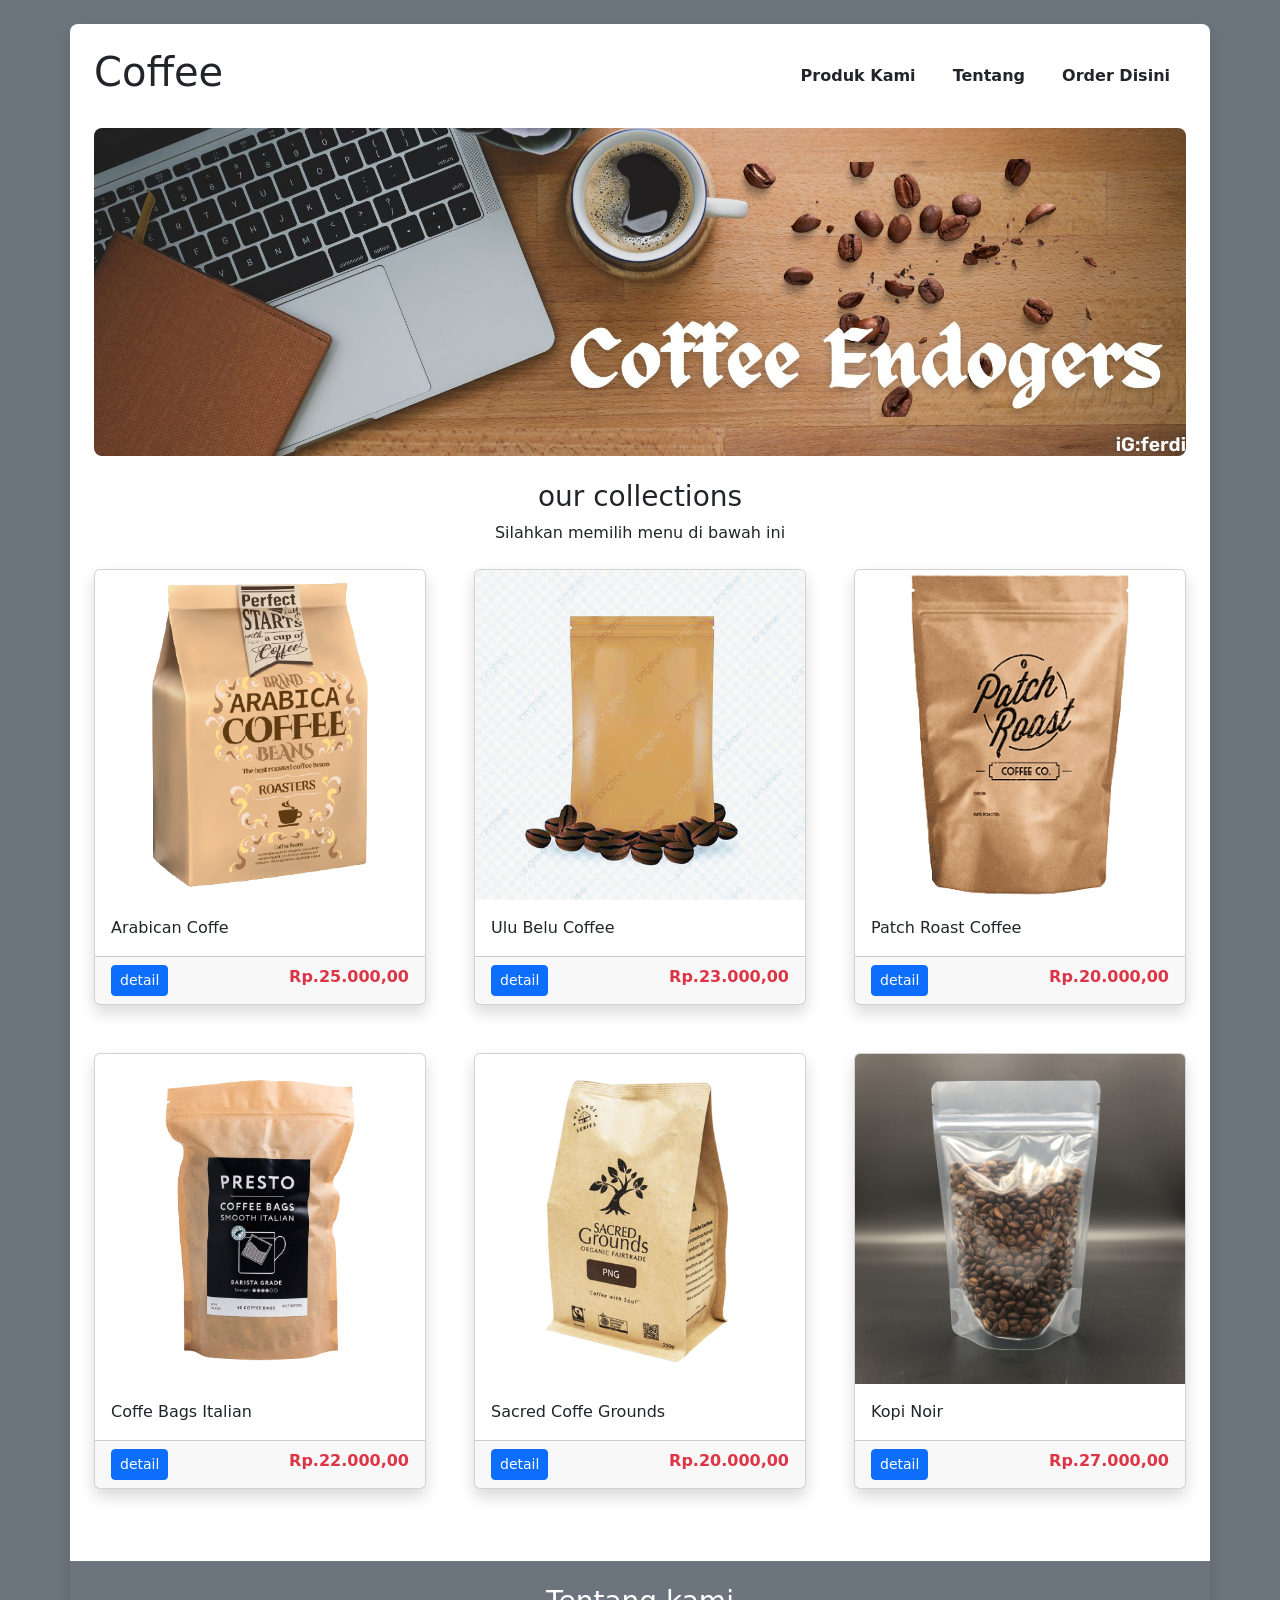
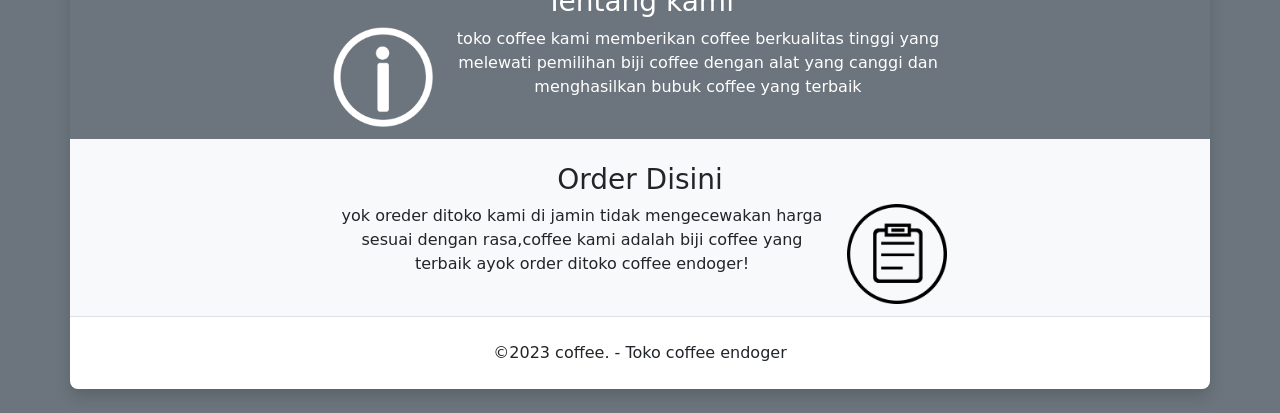
==== index.html @ d6e7770f "Add files via upload" ====
<!doctype html>
<html lang="en">
  <head>
    <meta charset="utf-8">
    <meta name="viewport" content="width=device-width, initial-scale=1">
    <title>Coffee</title>
    <link href="https://cdn.jsdelivr.net/npm/bootstrap@5.3.2/dist/css/bootstrap.min.css" rel="stylesheet" integrity="sha384-T3c6CoIi6uLrA9TneNEoa7RxnatzjcDSCmG1MXxSR1GAsXEV/Dwwykc2MPK8M2HN" crossorigin="anonymous">
  </head>
  <body class="bg-secondary">
    <div class="container p-0  mb-4 mt-4 rounded-3 shadow bg-white">
<!--menu-->
<nav class="d-md-flex p-4">
    <div><h1>Coffee</h1></div>
    <div class="ms-auto my-auto">
        <lu class="list-inline m-0"> 
            <li class="list-inline-item mx-md-3"><a href="#collections" class="text-decoration-none text-dark fw-bold">Produk Kami</a></li>
            <li class="list-inline-item mx-md-3"><a href="#Tentang"class="text-decoration-none text-dark fw-bold">Tentang</a></li>
            <li class="list-inline-item mx-md-3"><a href="#Order"class="text-decoration-none text-dark fw-bold">Order Disini</a></li>
        </lu>
    </div>
</nav>
<!--banner-->
<div class="px-4 mb-4">
<img src="img/banner.jpg" class="w-100 rounded-3"/>
</div>
<!--catalogue-->
<h3 class="text-center" id="collections">our collections</h3>
<div class="text-center w-50 mx-auto fw-light">Silahkan memilih menu di bawah ini</div>

<div class="row row-cols-md-3 row-cols-2 gx-5 p-4">
    <div class="col mb-5"> 
        <div class="card shadow" >
        <img src="img/p1.png" class="2 card-img-top" />
        <div class="card-body">
          <p class="card-text">Arabican Coffe </p>
        </div>
        <div class="d-none deskripsi"><p>Kopi arabika (Coffea arabica), juga dikenal sebagai kopi Arab, kopi semak Arab, atau kopi gunung, adalah spesies dari genus Coffea. Spesies ini diyakini sebagai spesies kopi pertama yang dibudidayakan, dan merupakan kultivar dominan, mewakili sekitar 60% dari produksi kopi global. Jenis kopi lain yang banyak dibudidayakan adalah kopi robusta (C. canephora) (kurang asam, lebih pahit, dan lebih berkafein tinggi dibanding kopi arabika). Kopi arabika berasal dari Ethiopia. Kopi ini tercatat pertama kali dibudidayakan di Yaman, dan didokumentasikan pada abad ke-12. Coffea arabica disebut ‏بُ (būnn) dalam bahasa Arab, yang diambil dari bahasa Oromo "Buna".</p></div>
        <div class="card-footer d-md-flex">
<a class="btn btn-sm btn-primary d-block btndetail">detail</a>
<span class="ms-auto text-danger fw-bold  d-block text-center harga">Rp.25.000,00</span>
        </div>
      </div>
    </div>
    <div class="col mb-5"> 
        <div class="card shadow" >
        <img src="img/p7.png" class="3 card-img-top" />
        <div class="card-body">
          <p class="card-text">Ulu Belu Coffee</p>
        </div>
        <div class="d-none deskripsi"><p>Ulu Belu, adalah sebuah kata yang tidak terlalu asing di telinga saya. Sebagai pencinta kopi. Ulu Belu adalah salah satu jenis kopi terbaik di provinsi Lampung. Bangga rasanya ada salah satu nama kopi yang terkenal dari Lampung. Meski saya hanya sebagai penikmat kopi, nama Ulu Belu bagai sebuah keistimewaan diantara jenis jenis kopi nusantara lainnya. </p></div>
        <div class="card-footer d-md-flex">
<a class="btn btn-sm btn-primary d-block btndetail">detail</a>
<span class="ms-auto text-danger fw-bold  d-block text-center harga">Rp.23.000,00</span>
        </div>
      </div>
    </div>
    <div class="col mb-5"> 
        <div class="card shadow" >
        <img src="img/p3.png" class="card-img-top" />
        <div class="card-body">
          <p class="card-text">Patch Roast Coffee</p>
        </div>
        <div class="d-none deskripsi"><p>Ada 3 hal yang mempengaruhi karakteristik kopi yang akan kita nikmati diantaranya, kualitas biji kopi, metode seduh dan level roasting. Dan pada kesempatan kali ini, kita akan membahas mengenai roasting, umumnya roasting kopi dibagi dalam 3 jenis yaitu Light Roast, Medium Roast dan Dark Roast. </p></div>
        <div class="card-footer d-md-flex">
<a class="btn btn-sm btn-primary d-block btndetail">detail</a>
<span class="ms-auto text-danger fw-bold d-block text-center harga">Rp.20.000,00</span>
        </div>
      </div>
    </div>
    <div class="col mb-5"> 
        <div class="card shadow" >
        <img src="img/p6.png" class="card-img-top" />
        <div class="card-body">
          <p class="card-text">Coffe Bags Italian</p>
        </div>
        <div class="d-none deskripsi"><p>Terbuat dari kopi yang baru digiling, kantong kopi adalah cara sempurna untuk menikmati kopi Italia yang kaya rasa dalam waktu kurang dari 5 menit. Tas kecil yang bagus ini adalah kantong kopi terbaik bagi pecinta kopi yang menikmati minum kopi saat bepergian.</p></div>
        <div class="card-footer d-md-flex">
<a class="btn btn-sm btn-primary d-block btndetail">detail</a>
<span class="ms-auto text-danger fw-bold d-block text-center harga">Rp.22.000,00</span>
        </div>
      </div>
    </div>
    <div class="col mb-5"> 
        <div class="card shadow" >
        <img src="img/p5.png" class="card-img-top" />
        <div class="card-body">
          <p class="card-text">Sacred Coffe Grounds</p>
        </div>
        <div class="d-none deskripsi"><p>Sacred Grounds Coffee dengan rendah hati memberikan kopi dengan rasa terbaik. Kopi kami bersumber dari biji kopi terbaik yang ditemukan di mana saja di dunia, memastikan rasa yang kuat dan secangkir kopi yang sempurna setiap saat. Kami sangat berhati-hati untuk memanggang biji kami ke tingkat yang sempurna untuk kenikmatan maksimal.</p></div>
        <div class="card-footer d-md-flex">
<a class="btn btn-sm btn-primary d-block btndetail">detail</a>
<span class="ms-auto text-danger fw-bold d-block text-center harga">Rp.20.000,00</span>
        </div>
      </div>
    </div>
    <div class="col mb-5"> 
        <div class="card shadow" >
        <img src="img/p10.jpg" class="card-img-top" />
        <div class="card-body">
          <p class="card-text">Kopi Noir </p>
        </div>
        <div class="d-none deskripsi"><p>Kopi hitam adalah jenis minuman kopi yang sederhana, dibuat dengan biji kopi bubuk yang direndam dalam air panas, dan disajikan hangat. Jika Anda ingin terdengar mewah, Anda bisa menyebut kopi hitam dengan nama aslinya, yakni cafe noir.</p></div>
        <div class="card-footer d-md-flex">
<a class="btn btn-sm btn-primary d-block btndetail">detail</a>
<span class="ms-auto text-danger fw-bold d-block text-center harga">Rp.27.000,00</span>
        </div>
      </div>
    </div>
</div>
<!--tentang-->
<div id="Tentang" class="px-4 py-4 bg-secondary text-center">
    <div class="mx-auto w-75">
        <h3 class="text-white">Tentang kami</h3>
        <p class="text-center text-white  mx-auto w-75"><img src="images/about-us.png" align="left" style="width: 100px; height: auto;" class="me-3 mb-3"/>toko coffee kami memberikan coffee berkualitas tinggi yang melewati pemilihan biji coffee dengan alat yang canggi dan menghasilkan bubuk coffee yang terbaik</p>
    </div>
</div>
<!--order disini-->
<div id="Order" class="px-4 py-4 bg-light text-center">
    <div class="mx-auto w-75">
        <h3>Order Disini</h3>
        <p class="text-center   mx-auto w-75"><img src="images/order.png" align="right" style="width: 100px; height: auto;" class="ms-3 mb-3"/>yok oreder ditoko kami di jamin tidak mengecewakan harga sesuai dengan rasa,coffee kami adalah biji coffee yang terbaik ayok order ditoko coffee endoger!</p>
    </div>
</div>
<!--copyriht-->
<div class="text-center p-4 border-top">&copy;2023 coffee. - Toko coffee endoger</div>
    </div>
    <!--modal-->

<button type="button" class="btn btn-primary d-none btnmodal" data-bs-toggle="modal"
 data-bs-target="#exampleModal">Launch demo modal</button>

<div class="modal fade" id="exampleModal" tabindex="-1" 
aria-labelledby="exampleModalLabel" aria-hidden="true">
  <div class="modal-dialog modal-xl">
    <div class="modal-content">
      <div class="modal-header">
        <h1 class="modal-title fs-5 modaltitle" id="exampleModalLabel"></h1>
        <button type="button" class="btn-close" data-bs-dismiss="modal" aria-label="Close"></button>
      </div>
      <div class="modal-body row">
        <div class="modalimage col-md-6 col-12"></div>
       <div class="col-md-6 col-12">
        <div class="modaldeskripsi"></div>
        <div class="d-md-flex">
          <a href=""  target="blank"class="btn btn-sm btn-warning d-block btnbeli">beli sekarang</a>
          <span class="ms-auto text-danger fw-bold d-block text-center modalharga"></span>
                  </div>
       </div> 
      </div>
      <div class="modal-footer">
        <button type="button" class="btn btn-secondary" data-bs-dismiss="modal">Close</button>
      </div>
    </div>
  </div>
</div>
    <script src="https://cdn.jsdelivr.net/npm/bootstrap@5.3.2/dist/js/bootstrap.bundle.min.js" integrity="sha384-C6RzsynM9kWDrMNeT87bh95OGNyZPhcTNXj1NW7RuBCsyN/o0jlpcV8Qyq46cDfL" crossorigin="anonymous">
    </script>
    <script src="javascript/main.js"></script>
  </body>
</html>
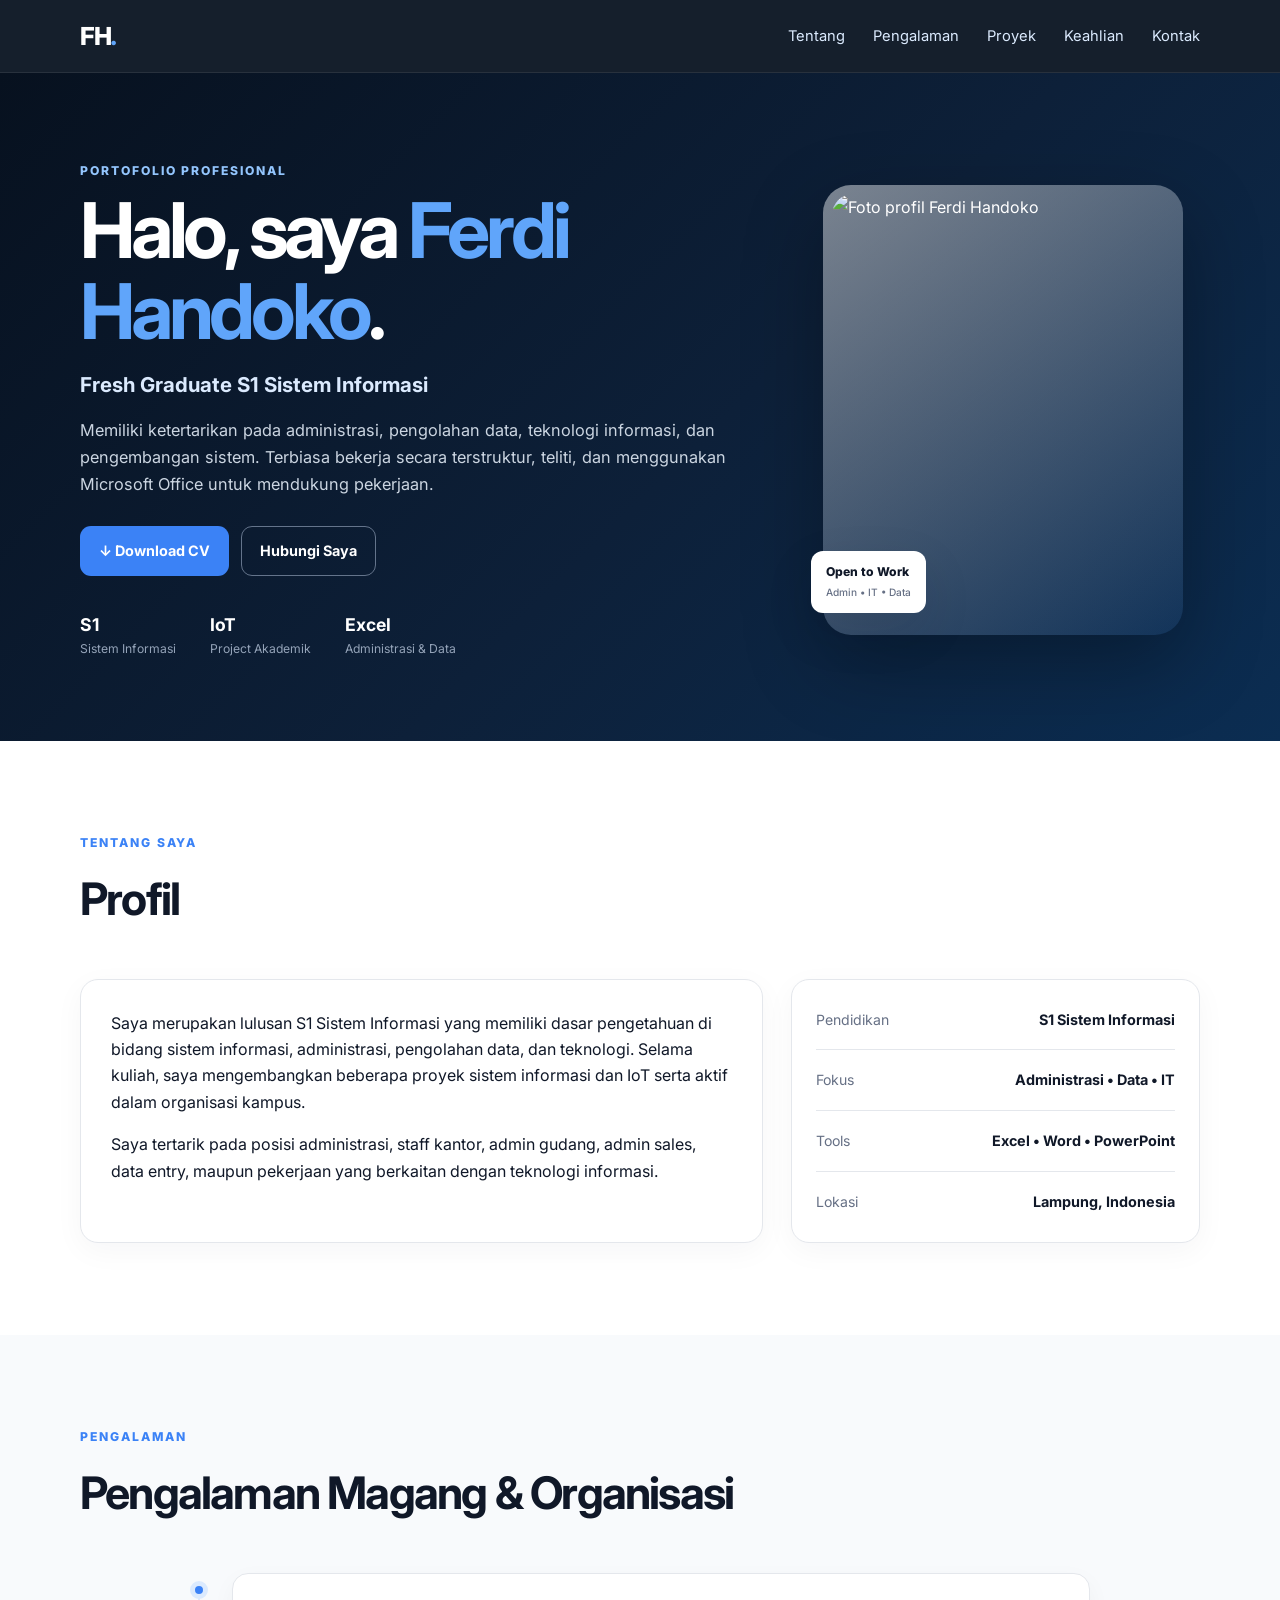
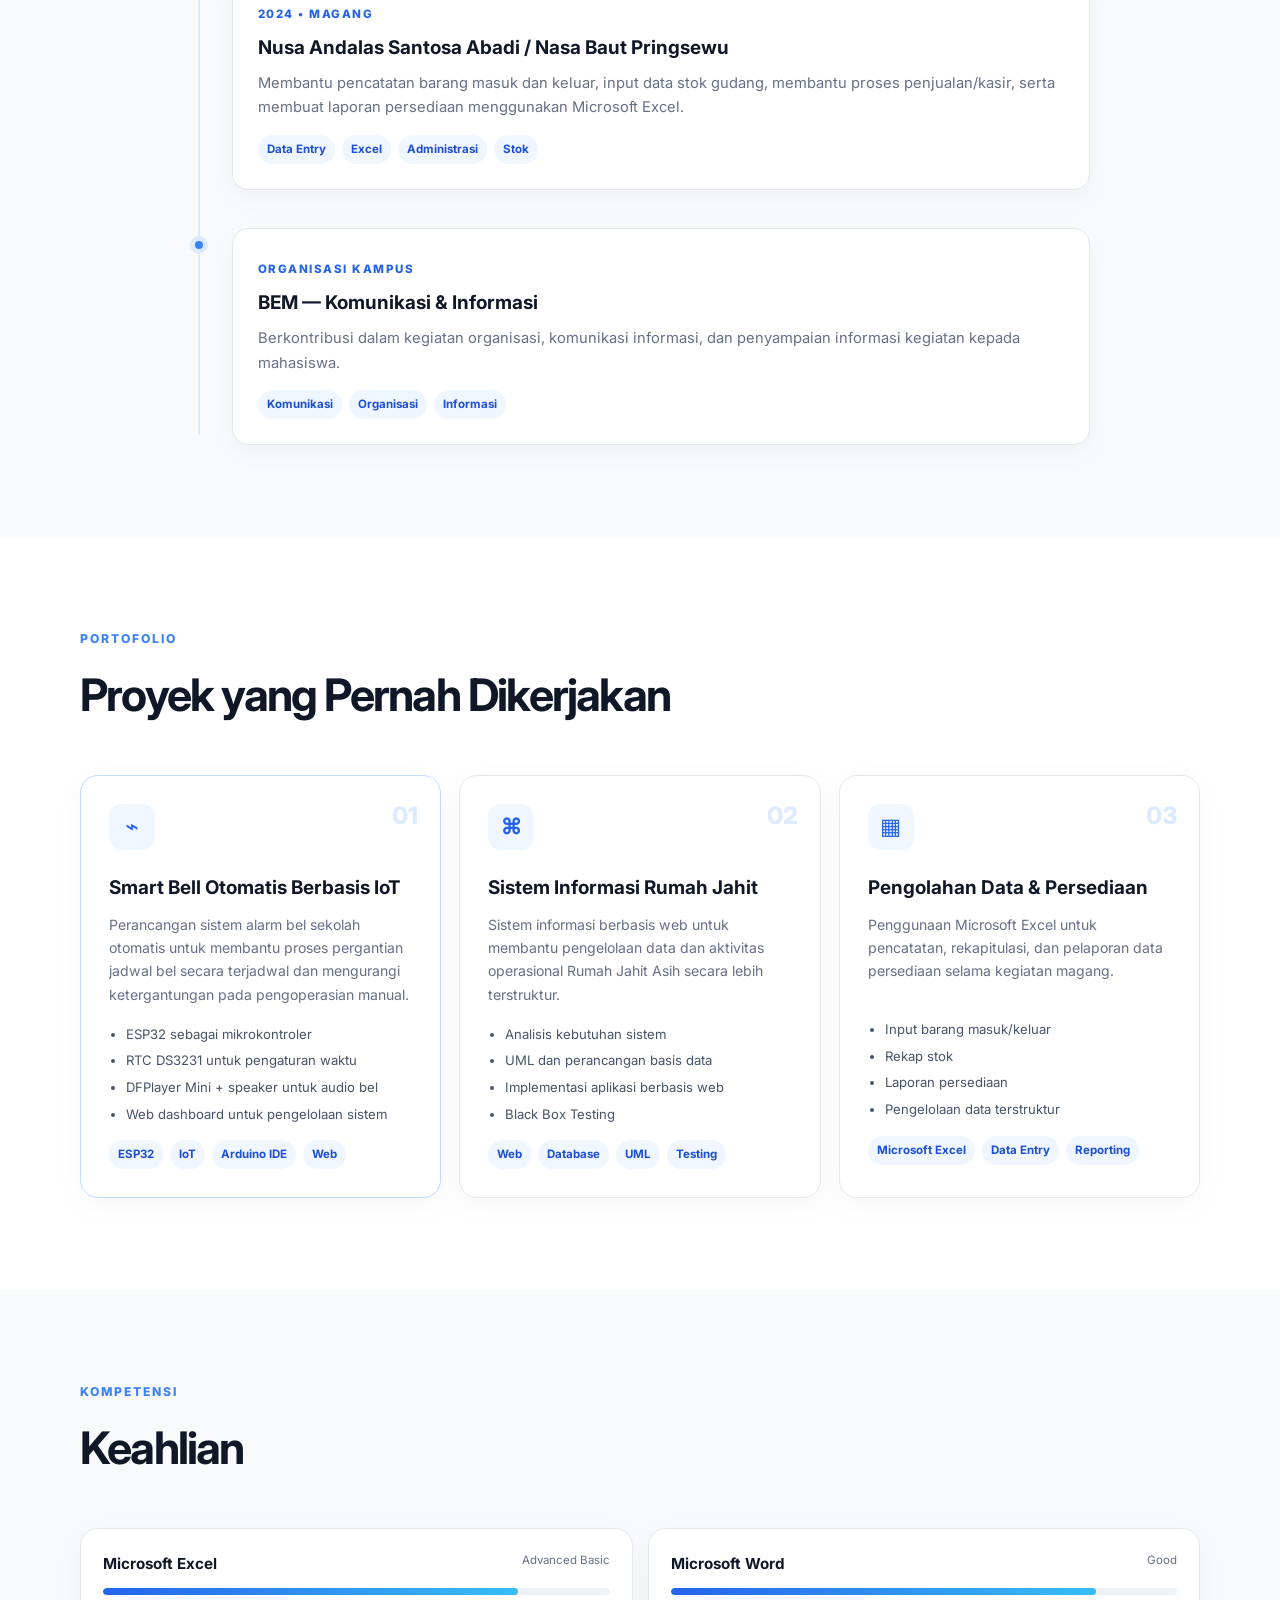
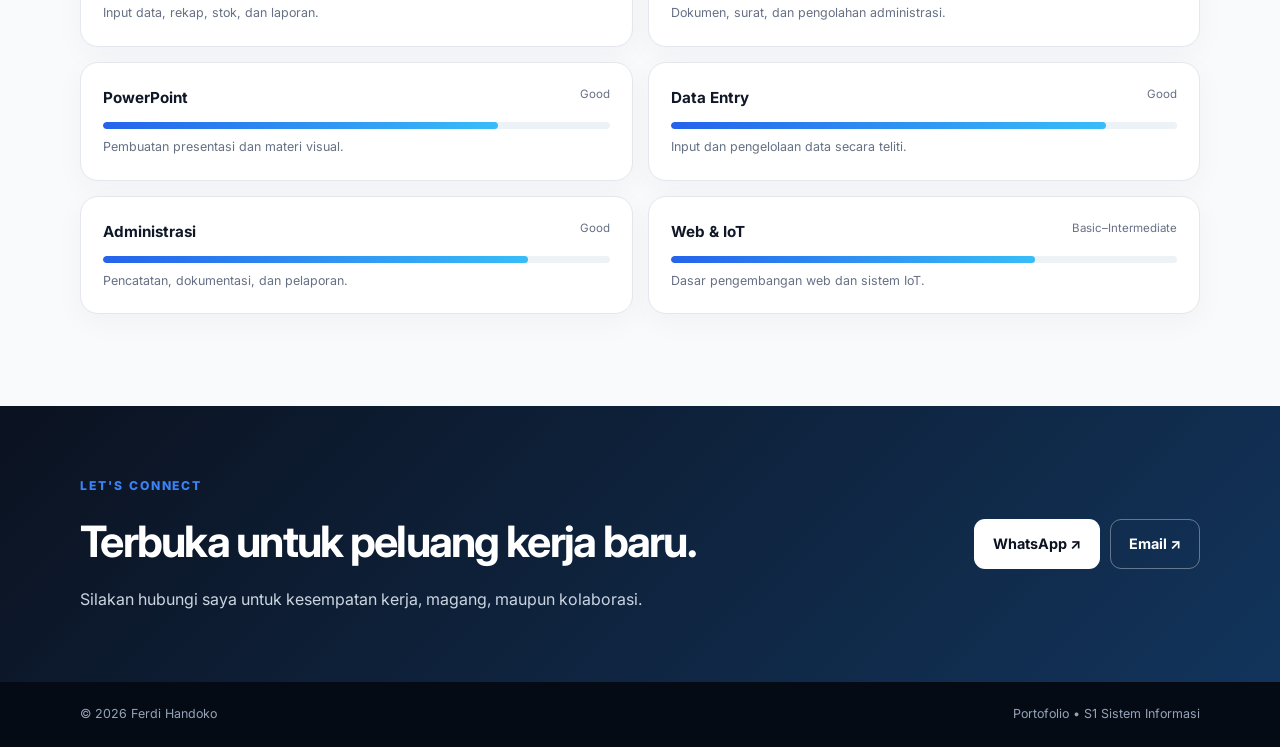
==== commit 0277086e: "Add files via upload" ====
--- a/index.html
+++ b/index.html
@@ -1,160 +1,227 @@
-<!doctype html>
-<html lang="en">
-  <head>
-    <meta charset="utf-8">
-    <meta name="viewport" content="width=device-width, initial-scale=1">
-    <title>Coffee</title>
-    <link href="https://cdn.jsdelivr.net/npm/bootstrap@5.3.2/dist/css/bootstrap.min.css" rel="stylesheet" integrity="sha384-T3c6CoIi6uLrA9TneNEoa7RxnatzjcDSCmG1MXxSR1GAsXEV/Dwwykc2MPK8M2HN" crossorigin="anonymous">
-  </head>
-  <body class="bg-secondary">
-    <div class="container p-0  mb-4 mt-4 rounded-3 shadow bg-white">
-<!--menu-->
-<nav class="d-md-flex p-4">
-    <div><h1>Coffee</h1></div>
-    <div class="ms-auto my-auto">
-        <lu class="list-inline m-0"> 
-            <li class="list-inline-item mx-md-3"><a href="#collections" class="text-decoration-none text-dark fw-bold">Produk Kami</a></li>
-            <li class="list-inline-item mx-md-3"><a href="#Tentang"class="text-decoration-none text-dark fw-bold">Tentang</a></li>
-            <li class="list-inline-item mx-md-3"><a href="#Order"class="text-decoration-none text-dark fw-bold">Order Disini</a></li>
-        </lu>
-    </div>
-</nav>
-<!--banner-->
-<div class="px-4 mb-4">
-<img src="img/banner.jpg" class="w-100 rounded-3"/>
-</div>
-<!--catalogue-->
-<h3 class="text-center" id="collections">our collections</h3>
-<div class="text-center w-50 mx-auto fw-light">Silahkan memilih menu di bawah ini</div>
-
-<div class="row row-cols-md-3 row-cols-2 gx-5 p-4">
-    <div class="col mb-5"> 
-        <div class="card shadow" >
-        <img src="img/p1.png" class="2 card-img-top" />
-        <div class="card-body">
-          <p class="card-text">Arabican Coffe </p>
-        </div>
-        <div class="d-none deskripsi"><p>Kopi arabika (Coffea arabica), juga dikenal sebagai kopi Arab, kopi semak Arab, atau kopi gunung, adalah spesies dari genus Coffea. Spesies ini diyakini sebagai spesies kopi pertama yang dibudidayakan, dan merupakan kultivar dominan, mewakili sekitar 60% dari produksi kopi global. Jenis kopi lain yang banyak dibudidayakan adalah kopi robusta (C. canephora) (kurang asam, lebih pahit, dan lebih berkafein tinggi dibanding kopi arabika). Kopi arabika berasal dari Ethiopia. Kopi ini tercatat pertama kali dibudidayakan di Yaman, dan didokumentasikan pada abad ke-12. Coffea arabica disebut ‏بُ (būnn) dalam bahasa Arab, yang diambil dari bahasa Oromo "Buna".</p></div>
-        <div class="card-footer d-md-flex">
-<a class="btn btn-sm btn-primary d-block btndetail">detail</a>
-<span class="ms-auto text-danger fw-bold  d-block text-center harga">Rp.25.000,00</span>
-        </div>
-      </div>
-    </div>
-    <div class="col mb-5"> 
-        <div class="card shadow" >
-        <img src="img/p7.png" class="3 card-img-top" />
-        <div class="card-body">
-          <p class="card-text">Ulu Belu Coffee</p>
-        </div>
-        <div class="d-none deskripsi"><p>Ulu Belu, adalah sebuah kata yang tidak terlalu asing di telinga saya. Sebagai pencinta kopi. Ulu Belu adalah salah satu jenis kopi terbaik di provinsi Lampung. Bangga rasanya ada salah satu nama kopi yang terkenal dari Lampung. Meski saya hanya sebagai penikmat kopi, nama Ulu Belu bagai sebuah keistimewaan diantara jenis jenis kopi nusantara lainnya. </p></div>
-        <div class="card-footer d-md-flex">
-<a class="btn btn-sm btn-primary d-block btndetail">detail</a>
-<span class="ms-auto text-danger fw-bold  d-block text-center harga">Rp.23.000,00</span>
-        </div>
-      </div>
-    </div>
-    <div class="col mb-5"> 
-        <div class="card shadow" >
-        <img src="img/p3.png" class="card-img-top" />
-        <div class="card-body">
-          <p class="card-text">Patch Roast Coffee</p>
-        </div>
-        <div class="d-none deskripsi"><p>Ada 3 hal yang mempengaruhi karakteristik kopi yang akan kita nikmati diantaranya, kualitas biji kopi, metode seduh dan level roasting. Dan pada kesempatan kali ini, kita akan membahas mengenai roasting, umumnya roasting kopi dibagi dalam 3 jenis yaitu Light Roast, Medium Roast dan Dark Roast. </p></div>
-        <div class="card-footer d-md-flex">
-<a class="btn btn-sm btn-primary d-block btndetail">detail</a>
-<span class="ms-auto text-danger fw-bold d-block text-center harga">Rp.20.000,00</span>
-        </div>
-      </div>
-    </div>
-    <div class="col mb-5"> 
-        <div class="card shadow" >
-        <img src="img/p6.png" class="card-img-top" />
-        <div class="card-body">
-          <p class="card-text">Coffe Bags Italian</p>
-        </div>
-        <div class="d-none deskripsi"><p>Terbuat dari kopi yang baru digiling, kantong kopi adalah cara sempurna untuk menikmati kopi Italia yang kaya rasa dalam waktu kurang dari 5 menit. Tas kecil yang bagus ini adalah kantong kopi terbaik bagi pecinta kopi yang menikmati minum kopi saat bepergian.</p></div>
-        <div class="card-footer d-md-flex">
-<a class="btn btn-sm btn-primary d-block btndetail">detail</a>
-<span class="ms-auto text-danger fw-bold d-block text-center harga">Rp.22.000,00</span>
-        </div>
-      </div>
-    </div>
-    <div class="col mb-5"> 
-        <div class="card shadow" >
-        <img src="img/p5.png" class="card-img-top" />
-        <div class="card-body">
-          <p class="card-text">Sacred Coffe Grounds</p>
-        </div>
-        <div class="d-none deskripsi"><p>Sacred Grounds Coffee dengan rendah hati memberikan kopi dengan rasa terbaik. Kopi kami bersumber dari biji kopi terbaik yang ditemukan di mana saja di dunia, memastikan rasa yang kuat dan secangkir kopi yang sempurna setiap saat. Kami sangat berhati-hati untuk memanggang biji kami ke tingkat yang sempurna untuk kenikmatan maksimal.</p></div>
-        <div class="card-footer d-md-flex">
-<a class="btn btn-sm btn-primary d-block btndetail">detail</a>
-<span class="ms-auto text-danger fw-bold d-block text-center harga">Rp.20.000,00</span>
-        </div>
-      </div>
-    </div>
-    <div class="col mb-5"> 
-        <div class="card shadow" >
-        <img src="img/p10.jpg" class="card-img-top" />
-        <div class="card-body">
-          <p class="card-text">Kopi Noir </p>
-        </div>
-        <div class="d-none deskripsi"><p>Kopi hitam adalah jenis minuman kopi yang sederhana, dibuat dengan biji kopi bubuk yang direndam dalam air panas, dan disajikan hangat. Jika Anda ingin terdengar mewah, Anda bisa menyebut kopi hitam dengan nama aslinya, yakni cafe noir.</p></div>
-        <div class="card-footer d-md-flex">
-<a class="btn btn-sm btn-primary d-block btndetail">detail</a>
-<span class="ms-auto text-danger fw-bold d-block text-center harga">Rp.27.000,00</span>
-        </div>
-      </div>
-    </div>
-</div>
-<!--tentang-->
-<div id="Tentang" class="px-4 py-4 bg-secondary text-center">
-    <div class="mx-auto w-75">
-        <h3 class="text-white">Tentang kami</h3>
-        <p class="text-center text-white  mx-auto w-75"><img src="images/about-us.png" align="left" style="width: 100px; height: auto;" class="me-3 mb-3"/>toko coffee kami memberikan coffee berkualitas tinggi yang melewati pemilihan biji coffee dengan alat yang canggi dan menghasilkan bubuk coffee yang terbaik</p>
-    </div>
-</div>
-<!--order disini-->
-<div id="Order" class="px-4 py-4 bg-light text-center">
-    <div class="mx-auto w-75">
-        <h3>Order Disini</h3>
-        <p class="text-center   mx-auto w-75"><img src="images/order.png" align="right" style="width: 100px; height: auto;" class="ms-3 mb-3"/>yok oreder ditoko kami di jamin tidak mengecewakan harga sesuai dengan rasa,coffee kami adalah biji coffee yang terbaik ayok order ditoko coffee endoger!</p>
-    </div>
-</div>
-<!--copyriht-->
-<div class="text-center p-4 border-top">&copy;2023 coffee. - Toko coffee endoger</div>
-    </div>
-    <!--modal-->
-
-<button type="button" class="btn btn-primary d-none btnmodal" data-bs-toggle="modal"
- data-bs-target="#exampleModal">Launch demo modal</button>
-
-<div class="modal fade" id="exampleModal" tabindex="-1" 
-aria-labelledby="exampleModalLabel" aria-hidden="true">
-  <div class="modal-dialog modal-xl">
-    <div class="modal-content">
-      <div class="modal-header">
-        <h1 class="modal-title fs-5 modaltitle" id="exampleModalLabel"></h1>
-        <button type="button" class="btn-close" data-bs-dismiss="modal" aria-label="Close"></button>
-      </div>
-      <div class="modal-body row">
-        <div class="modalimage col-md-6 col-12"></div>
-       <div class="col-md-6 col-12">
-        <div class="modaldeskripsi"></div>
-        <div class="d-md-flex">
-          <a href=""  target="blank"class="btn btn-sm btn-warning d-block btnbeli">beli sekarang</a>
-          <span class="ms-auto text-danger fw-bold d-block text-center modalharga"></span>
-                  </div>
-       </div> 
-      </div>
-      <div class="modal-footer">
-        <button type="button" class="btn btn-secondary" data-bs-dismiss="modal">Close</button>
-      </div>
-    </div>
-  </div>
-</div>
-    <script src="https://cdn.jsdelivr.net/npm/bootstrap@5.3.2/dist/js/bootstrap.bundle.min.js" integrity="sha384-C6RzsynM9kWDrMNeT87bh95OGNyZPhcTNXj1NW7RuBCsyN/o0jlpcV8Qyq46cDfL" crossorigin="anonymous">
-    </script>
-    <script src="javascript/main.js"></script>
-  </body>
-</html>
+<!DOCTYPE html>
+<html lang="id">
+<head>
+  <meta charset="UTF-8">
+  <meta name="viewport" content="width=device-width, initial-scale=1.0">
+  <meta name="description" content="Portofolio online Ferdi Handoko - Fresh Graduate S1 Sistem Informasi.">
+  <meta name="theme-color" content="#0b1220">
+  <title>Ferdi Handoko | Portofolio</title>
+  <link rel="preconnect" href="https://fonts.googleapis.com">
+  <link rel="preconnect" href="https://fonts.gstatic.com" crossorigin>
+  <link href="https://fonts.googleapis.com/css2?family=Inter:wght@400;500;600;700;800&display=swap" rel="stylesheet">
+  <link rel="stylesheet" href="style.css">
+</head>
+<body>
+  <header class="navbar">
+    <div class="container nav-inner">
+      <a class="brand" href="#home">FH<span>.</span></a>
+      <button class="menu-toggle" aria-label="Buka menu" aria-expanded="false">☰</button>
+      <nav class="nav-links" id="navLinks">
+        <a href="#about">Tentang</a>
+        <a href="#experience">Pengalaman</a>
+        <a href="#projects">Proyek</a>
+        <a href="#skills">Keahlian</a>
+        <a href="#contact">Kontak</a>
+      </nav>
+    </div>
+  </header>
+
+  <main>
+    <section class="hero" id="home">
+      <div class="container hero-grid">
+        <div class="hero-copy">
+          <p class="eyebrow">PORTOFOLIO PROFESIONAL</p>
+          <h1>Halo, saya <span>Ferdi Handoko</span>.</h1>
+          <p class="hero-title">Fresh Graduate S1 Sistem Informasi</p>
+          <p class="hero-text">
+            Memiliki ketertarikan pada administrasi, pengolahan data, teknologi informasi,
+            dan pengembangan sistem. Terbiasa bekerja secara terstruktur, teliti, dan menggunakan
+            Microsoft Office untuk mendukung pekerjaan.
+          </p>
+          <div class="hero-actions">
+            <a class="btn btn-primary" href="cv-ferdi-handoko.pdf" download>↓ Download CV</a>
+            <a class="btn btn-secondary" href="#contact">Hubungi Saya</a>
+          </div>
+          <div class="quick-stats">
+            <div><strong>S1</strong><span>Sistem Informasi</span></div>
+            <div><strong>IoT</strong><span>Project Akademik</span></div>
+            <div><strong>Excel</strong><span>Administrasi & Data</span></div>
+          </div>
+        </div>
+        <div class="hero-photo-wrap">
+          <div class="photo-card">
+            <img src="assets/profile.jpg" alt="Foto profil Ferdi Handoko">
+          </div>
+          <div class="photo-badge">Open to Work<br><small>Admin • IT • Data</small></div>
+        </div>
+      </div>
+    </section>
+
+    <section class="section" id="about">
+      <div class="container">
+        <div class="section-heading">
+          <p class="eyebrow">TENTANG SAYA</p>
+          <h2>Profil</h2>
+        </div>
+        <div class="about-grid">
+          <div class="about-card">
+            <p>
+              Saya merupakan lulusan S1 Sistem Informasi yang memiliki dasar pengetahuan di bidang
+              sistem informasi, administrasi, pengolahan data, dan teknologi. Selama kuliah,
+              saya mengembangkan beberapa proyek sistem informasi dan IoT serta aktif dalam organisasi
+              kampus.
+            </p>
+            <p>
+              Saya tertarik pada posisi administrasi, staff kantor, admin gudang, admin sales,
+              data entry, maupun pekerjaan yang berkaitan dengan teknologi informasi.
+            </p>
+          </div>
+          <div class="info-list">
+            <div><span>Pendidikan</span><strong>S1 Sistem Informasi</strong></div>
+            <div><span>Fokus</span><strong>Administrasi • Data • IT</strong></div>
+            <div><span>Tools</span><strong>Excel • Word • PowerPoint</strong></div>
+            <div><span>Lokasi</span><strong>Lampung, Indonesia</strong></div>
+          </div>
+        </div>
+      </div>
+    </section>
+
+    <section class="section section-alt" id="experience">
+      <div class="container">
+        <div class="section-heading">
+          <p class="eyebrow">PENGALAMAN</p>
+          <h2>Pengalaman Magang & Organisasi</h2>
+        </div>
+        <div class="timeline">
+          <article class="timeline-item">
+            <div class="timeline-dot"></div>
+            <div class="timeline-content">
+              <span class="date">2024 • MAGANG</span>
+              <h3>Nusa Andalas Santosa Abadi / Nasa Baut Pringsewu</h3>
+              <p>
+                Membantu pencatatan barang masuk dan keluar, input data stok gudang,
+                membantu proses penjualan/kasir, serta membuat laporan persediaan menggunakan Microsoft Excel.
+              </p>
+              <div class="tags"><span>Data Entry</span><span>Excel</span><span>Administrasi</span><span>Stok</span></div>
+            </div>
+          </article>
+          <article class="timeline-item">
+            <div class="timeline-dot"></div>
+            <div class="timeline-content">
+              <span class="date">ORGANISASI KAMPUS</span>
+              <h3>BEM — Komunikasi & Informasi</h3>
+              <p>
+                Berkontribusi dalam kegiatan organisasi, komunikasi informasi, dan penyampaian
+                informasi kegiatan kepada mahasiswa.
+              </p>
+              <div class="tags"><span>Komunikasi</span><span>Organisasi</span><span>Informasi</span></div>
+            </div>
+          </article>
+        </div>
+      </div>
+    </section>
+
+    <section class="section" id="projects">
+      <div class="container">
+        <div class="section-heading">
+          <p class="eyebrow">PORTOFOLIO</p>
+          <h2>Proyek yang Pernah Dikerjakan</h2>
+        </div>
+        <div class="project-grid">
+          <article class="project-card featured">
+            <div class="project-number">01</div>
+            <div class="project-icon">⌁</div>
+            <h3>Smart Bell Otomatis Berbasis IoT</h3>
+            <p>
+              Perancangan sistem alarm bel sekolah otomatis untuk membantu proses pergantian jadwal
+              bel secara terjadwal dan mengurangi ketergantungan pada pengoperasian manual.
+            </p>
+            <ul>
+              <li>ESP32 sebagai mikrokontroler</li>
+              <li>RTC DS3231 untuk pengaturan waktu</li>
+              <li>DFPlayer Mini + speaker untuk audio bel</li>
+              <li>Web dashboard untuk pengelolaan sistem</li>
+            </ul>
+            <div class="tags"><span>ESP32</span><span>IoT</span><span>Arduino IDE</span><span>Web</span></div>
+          </article>
+
+          <article class="project-card">
+            <div class="project-number">02</div>
+            <div class="project-icon">⌘</div>
+            <h3>Sistem Informasi Rumah Jahit</h3>
+            <p>
+              Sistem informasi berbasis web untuk membantu pengelolaan data dan aktivitas
+              operasional Rumah Jahit Asih secara lebih terstruktur.
+            </p>
+            <ul>
+              <li>Analisis kebutuhan sistem</li>
+              <li>UML dan perancangan basis data</li>
+              <li>Implementasi aplikasi berbasis web</li>
+              <li>Black Box Testing</li>
+            </ul>
+            <div class="tags"><span>Web</span><span>Database</span><span>UML</span><span>Testing</span></div>
+          </article>
+
+          <article class="project-card">
+            <div class="project-number">03</div>
+            <div class="project-icon">▦</div>
+            <h3>Pengolahan Data & Persediaan</h3>
+            <p>
+              Penggunaan Microsoft Excel untuk pencatatan, rekapitulasi, dan pelaporan
+              data persediaan selama kegiatan magang.
+            </p>
+            <ul>
+              <li>Input barang masuk/keluar</li>
+              <li>Rekap stok</li>
+              <li>Laporan persediaan</li>
+              <li>Pengelolaan data terstruktur</li>
+            </ul>
+            <div class="tags"><span>Microsoft Excel</span><span>Data Entry</span><span>Reporting</span></div>
+          </article>
+        </div>
+      </div>
+    </section>
+
+    <section class="section section-alt" id="skills">
+      <div class="container">
+        <div class="section-heading">
+          <p class="eyebrow">KOMPETENSI</p>
+          <h2>Keahlian</h2>
+        </div>
+        <div class="skills-grid">
+          <div class="skill-card"><div class="skill-top"><strong>Microsoft Excel</strong><span>Advanced Basic</span></div><div class="bar"><i style="width:82%"></i></div><p>Input data, rekap, stok, dan laporan.</p></div>
+          <div class="skill-card"><div class="skill-top"><strong>Microsoft Word</strong><span>Good</span></div><div class="bar"><i style="width:84%"></i></div><p>Dokumen, surat, dan pengolahan administrasi.</p></div>
+          <div class="skill-card"><div class="skill-top"><strong>PowerPoint</strong><span>Good</span></div><div class="bar"><i style="width:78%"></i></div><p>Pembuatan presentasi dan materi visual.</p></div>
+          <div class="skill-card"><div class="skill-top"><strong>Data Entry</strong><span>Good</span></div><div class="bar"><i style="width:86%"></i></div><p>Input dan pengelolaan data secara teliti.</p></div>
+          <div class="skill-card"><div class="skill-top"><strong>Administrasi</strong><span>Good</span></div><div class="bar"><i style="width:84%"></i></div><p>Pencatatan, dokumentasi, dan pelaporan.</p></div>
+          <div class="skill-card"><div class="skill-top"><strong>Web & IoT</strong><span>Basic–Intermediate</span></div><div class="bar"><i style="width:72%"></i></div><p>Dasar pengembangan web dan sistem IoT.</p></div>
+        </div>
+      </div>
+    </section>
+
+    <section class="cta" id="contact">
+      <div class="container cta-inner">
+        <div>
+          <p class="eyebrow">LET'S CONNECT</p>
+          <h2>Terbuka untuk peluang kerja baru.</h2>
+          <p>Silakan hubungi saya untuk kesempatan kerja, magang, maupun kolaborasi.</p>
+        </div>
+        <div class="cta-actions">
+          <!-- Ganti nomor pada script.js dengan nomor WhatsApp kamu. -->
+          <a class="btn btn-light" id="waButton" href="#" target="_blank" rel="noopener">WhatsApp ↗</a>
+          <a class="btn btn-outline-light" href="mailto:emailkamu@example.com">Email ↗</a>
+        </div>
+      </div>
+    </section>
+  </main>
+
+  <footer>
+    <div class="container footer-inner">
+      <span>© <span id="year"></span> Ferdi Handoko</span>
+      <span>Portofolio • S1 Sistem Informasi</span>
+    </div>
+  </footer>
+
+  <script src="script.js"></script>
+</body>
+</html>
--- a/style.css
+++ b/style.css
@@ -0,0 +1,47 @@
+:root{
+  --bg:#07111f; --bg2:#0c1728; --card:#ffffff; --text:#101828; --muted:#667085;
+  --line:#e4e7ec; --accent:#2563eb; --accent2:#0ea5e9; --soft:#eff6ff;
+  --white:#fff; --shadow:0 18px 50px rgba(15,23,42,.10);
+}
+*{box-sizing:border-box;margin:0;padding:0}
+html{scroll-behavior:smooth}
+body{font-family:Inter,system-ui,-apple-system,BlinkMacSystemFont,"Segoe UI",sans-serif;color:var(--text);background:#fff;line-height:1.65}
+a{text-decoration:none;color:inherit}
+.container{width:min(1120px,92%);margin:auto}
+.navbar{position:sticky;top:0;z-index:20;background:rgba(7,17,31,.94);backdrop-filter:blur(12px);color:#fff;border-bottom:1px solid rgba(255,255,255,.08)}
+.nav-inner{height:72px;display:flex;align-items:center;justify-content:space-between}
+.brand{font-size:1.55rem;font-weight:800;letter-spacing:-.06em}.brand span{color:#60a5fa}
+.nav-links{display:flex;gap:28px;font-size:.92rem;color:#dbeafe}.nav-links a{transition:.2s}.nav-links a:hover{color:#60a5fa}
+.menu-toggle{display:none;background:none;border:0;color:#fff;font-size:1.5rem}
+.hero{background:linear-gradient(135deg,#07111f 0%,#0d2039 55%,#0b2d52 100%);color:#fff;padding:88px 0 82px;overflow:hidden}
+.hero-grid{display:grid;grid-template-columns:1.25fr .75fr;gap:70px;align-items:center}
+.eyebrow{font-size:.76rem;font-weight:800;letter-spacing:.16em;color:#3b82f6;margin-bottom:10px}.hero .eyebrow{color:#93c5fd}
+h1{font-size:clamp(2.4rem,6vw,4.8rem);line-height:1.05;letter-spacing:-.055em;margin-bottom:16px}
+h1 span{color:#60a5fa}.hero-title{font-size:1.28rem;font-weight:700;color:#dbeafe;margin-bottom:15px}.hero-text{max-width:650px;color:#cbd5e1;font-size:1.02rem}
+.hero-actions{display:flex;gap:12px;flex-wrap:wrap;margin:28px 0 34px}
+.btn{display:inline-flex;align-items:center;justify-content:center;padding:12px 18px;border-radius:11px;font-weight:700;font-size:.9rem;transition:.2s;border:1px solid transparent;cursor:pointer}
+.btn:hover{transform:translateY(-2px)}.btn-primary{background:#3b82f6;color:#fff}.btn-secondary{border-color:#64748b;color:#fff}.btn-light{background:#fff;color:#0b1220}.btn-outline-light{border-color:rgba(255,255,255,.35);color:#fff}
+.quick-stats{display:flex;gap:34px}.quick-stats div{display:flex;flex-direction:column}.quick-stats strong{font-size:1.1rem;color:#fff}.quick-stats span{font-size:.76rem;color:#94a3b8}
+.hero-photo-wrap{position:relative;display:flex;justify-content:center}
+.photo-card{width:min(360px,100%);aspect-ratio:4/5;border-radius:28px;padding:9px;background:linear-gradient(145deg,rgba(255,255,255,.45),rgba(96,165,250,.08));box-shadow:0 28px 80px rgba(0,0,0,.3)}
+.photo-card img{width:100%;height:100%;object-fit:cover;object-position:center top;border-radius:21px;display:block}
+.photo-badge{position:absolute;bottom:22px;left:5px;background:#fff;color:#101828;padding:11px 15px;border-radius:12px;font-size:.76rem;font-weight:800;box-shadow:var(--shadow)}.photo-badge small{font-weight:500;color:var(--muted)}
+.section{padding:92px 0}.section-alt{background:#f8fafc}
+.section-heading{margin-bottom:42px}.section-heading h2{font-size:clamp(2rem,4vw,2.8rem);letter-spacing:-.04em}
+.about-grid{display:grid;grid-template-columns:1.25fr .75fr;gap:28px}
+.about-card,.info-list,.skill-card,.project-card{border:1px solid var(--line);background:#fff;border-radius:18px;box-shadow:0 8px 30px rgba(16,24,40,.04)}
+.about-card{padding:30px}.about-card p+p{margin-top:16px}
+.info-list{padding:10px 24px}.info-list div{padding:18px 0;border-bottom:1px solid var(--line);display:flex;justify-content:space-between;gap:20px}.info-list div:last-child{border:0}.info-list span{color:var(--muted);font-size:.88rem}.info-list strong{text-align:right;font-size:.9rem}
+.timeline{position:relative;max-width:900px;margin:auto}.timeline:before{content:"";position:absolute;left:8px;top:10px;bottom:10px;width:2px;background:#dbeafe}
+.timeline-item{position:relative;padding-left:42px;margin-bottom:38px}.timeline-item:last-child{margin-bottom:0}.timeline-dot{position:absolute;left:0;top:8px;width:18px;height:18px;background:#3b82f6;border:5px solid #dbeafe;border-radius:50%}
+.timeline-content{background:#fff;border:1px solid var(--line);border-radius:16px;padding:25px;box-shadow:0 8px 25px rgba(16,24,40,.04)}
+.date{font-size:.72rem;letter-spacing:.13em;color:#2563eb;font-weight:800}.timeline-content h3{font-size:1.18rem;margin:7px 0 8px}.timeline-content p{color:var(--muted);font-size:.92rem}
+.tags{display:flex;flex-wrap:wrap;gap:7px;margin-top:15px}.tags span{background:#eff6ff;color:#1d4ed8;border-radius:999px;padding:5px 9px;font-size:.72rem;font-weight:700}
+.project-grid{display:grid;grid-template-columns:repeat(3,1fr);gap:18px}
+.project-card{padding:28px;position:relative;overflow:hidden}.project-card.featured{border-color:#bfdbfe}.project-number{position:absolute;right:22px;top:20px;font-weight:800;color:#dbeafe;font-size:1.5rem}.project-icon{width:46px;height:46px;border-radius:13px;background:#eff6ff;color:#2563eb;display:grid;place-items:center;font-size:1.4rem;font-weight:800;margin-bottom:22px}
+.project-card h3{font-size:1.18rem;margin-bottom:10px}.project-card p{font-size:.88rem;color:var(--muted);min-height:88px}.project-card ul{margin:18px 0 0 17px;color:#475467;font-size:.82rem}.project-card li{margin:5px 0}
+.skills-grid{display:grid;grid-template-columns:repeat(2,1fr);gap:15px}.skill-card{padding:22px}.skill-top{display:flex;justify-content:space-between;gap:12px}.skill-top strong{font-size:.95rem}.skill-top span{font-size:.72rem;color:#667085}.bar{height:7px;background:#edf2f7;border-radius:99px;margin:12px 0 8px;overflow:hidden}.bar i{display:block;height:100%;background:linear-gradient(90deg,#2563eb,#38bdf8);border-radius:99px}.skill-card p{font-size:.78rem;color:var(--muted)}
+.cta{padding:70px 0;background:linear-gradient(135deg,#0b1220,#12345b);color:#fff}.cta-inner{display:flex;align-items:center;justify-content:space-between;gap:30px}.cta h2{font-size:clamp(1.8rem,4vw,2.7rem);letter-spacing:-.04em}.cta p:not(.eyebrow){color:#cbd5e1;margin-top:8px}.cta-actions{display:flex;gap:10px;flex-wrap:wrap}
+footer{background:#050b14;color:#94a3b8;padding:22px 0;font-size:.78rem}.footer-inner{display:flex;justify-content:space-between;gap:20px}
+@media(max-width:850px){.nav-links{display:none;position:absolute;left:0;right:0;top:72px;background:#07111f;padding:18px 4%;flex-direction:column;gap:15px;border-top:1px solid rgba(255,255,255,.08)}.nav-links.open{display:flex}.menu-toggle{display:block}.hero-grid,.about-grid{grid-template-columns:1fr}.hero{padding-top:60px}.hero-photo-wrap{order:-1}.photo-card{width:290px}.photo-badge{left:calc(50% - 150px)}.project-grid{grid-template-columns:1fr}.project-card p{min-height:auto}.skills-grid{grid-template-columns:1fr}.cta-inner{flex-direction:column;align-items:flex-start}}
+@media(max-width:520px){.hero{padding:48px 0 60px}.section{padding:65px 0}.quick-stats{gap:18px}.quick-stats span{font-size:.68rem}.hero-actions .btn{width:100%}.footer-inner{flex-direction:column}.photo-card{width:250px}.photo-badge{left:calc(50% - 130px);bottom:12px}.info-list div{flex-direction:column;gap:3px}.info-list strong{text-align:left}}
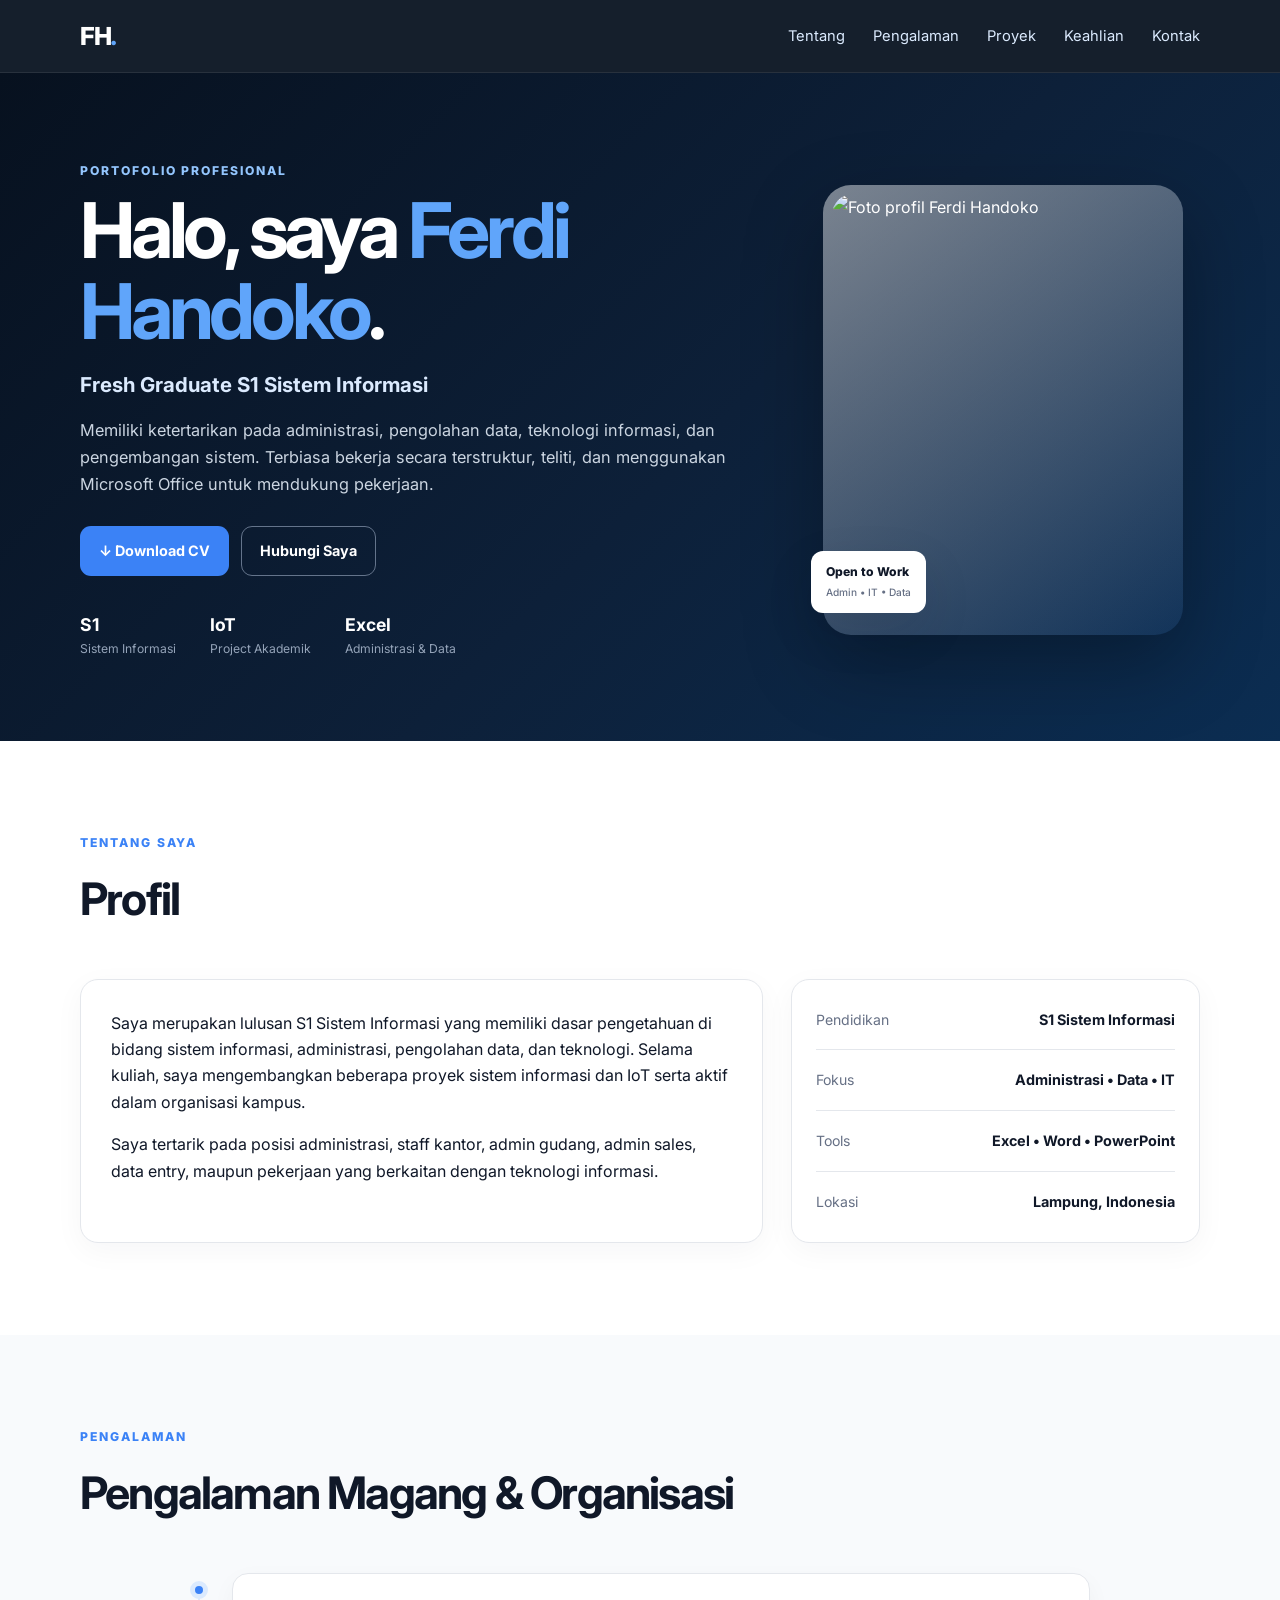
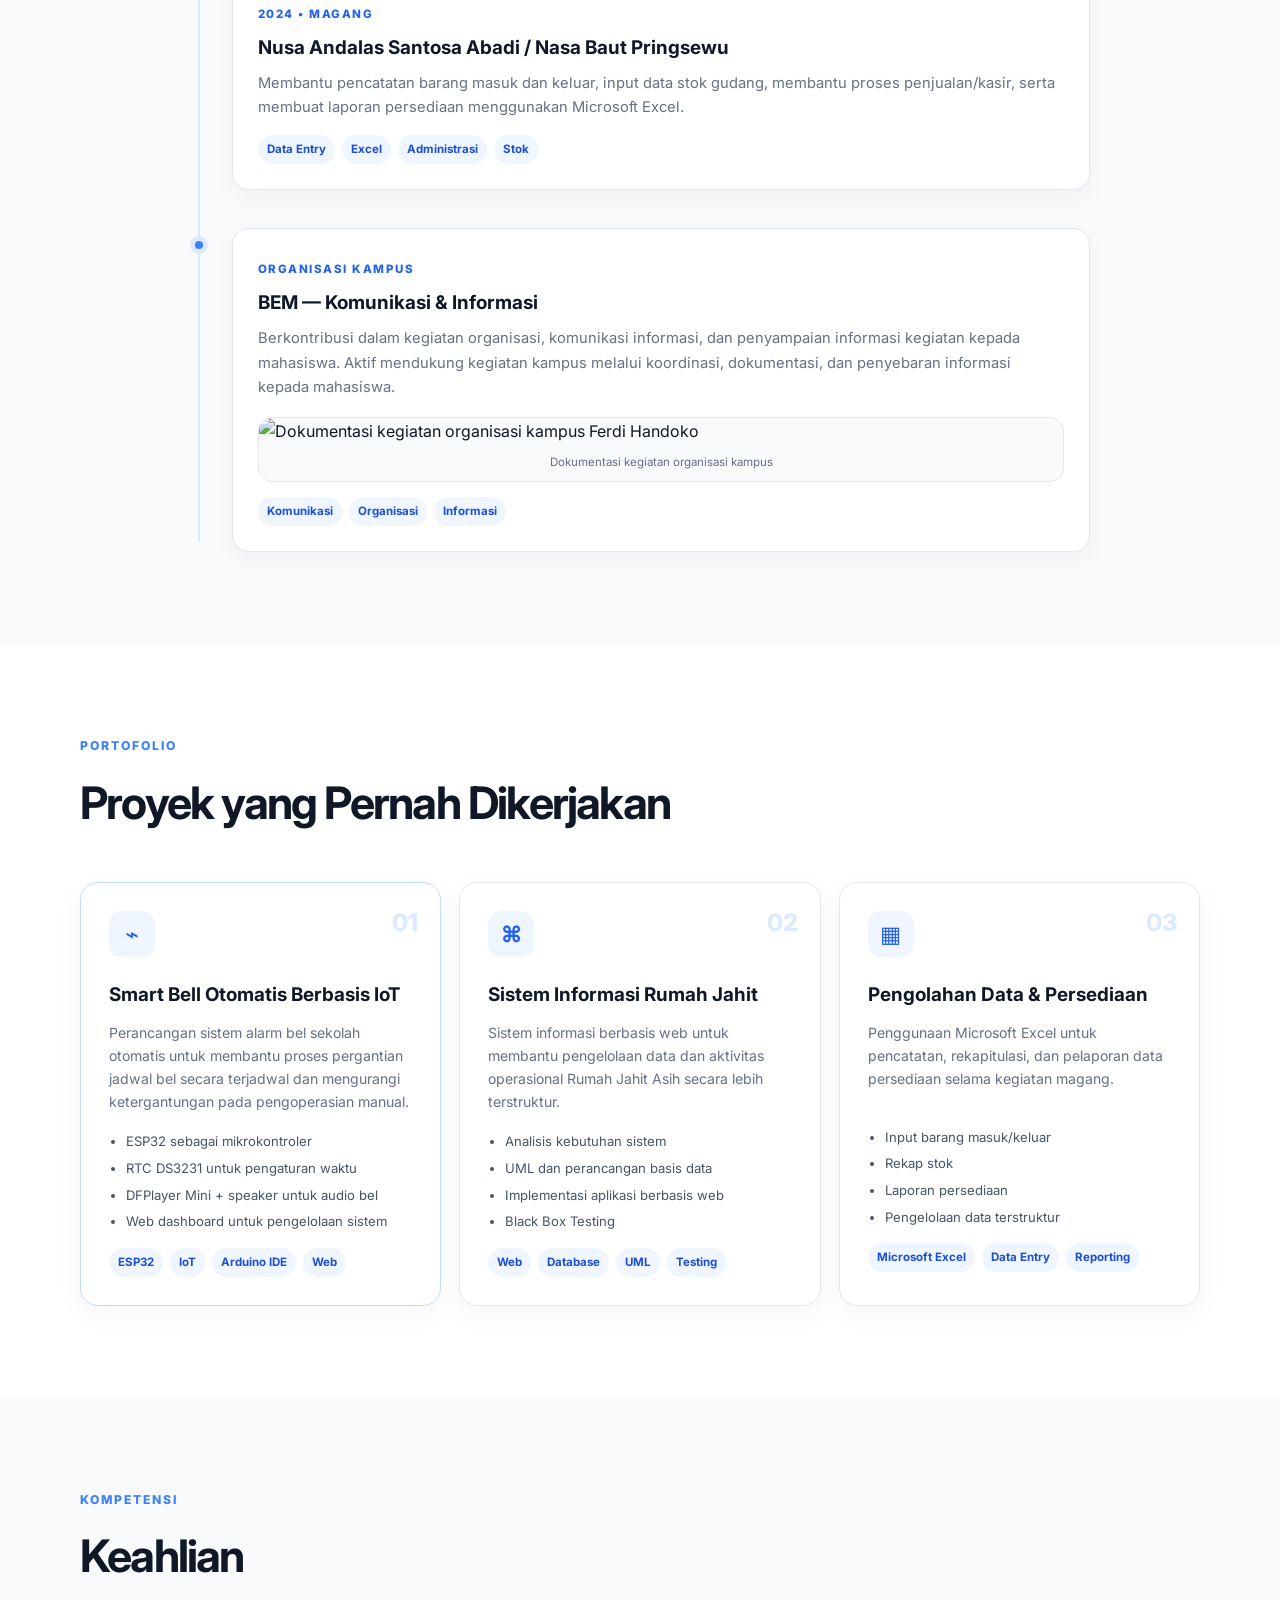
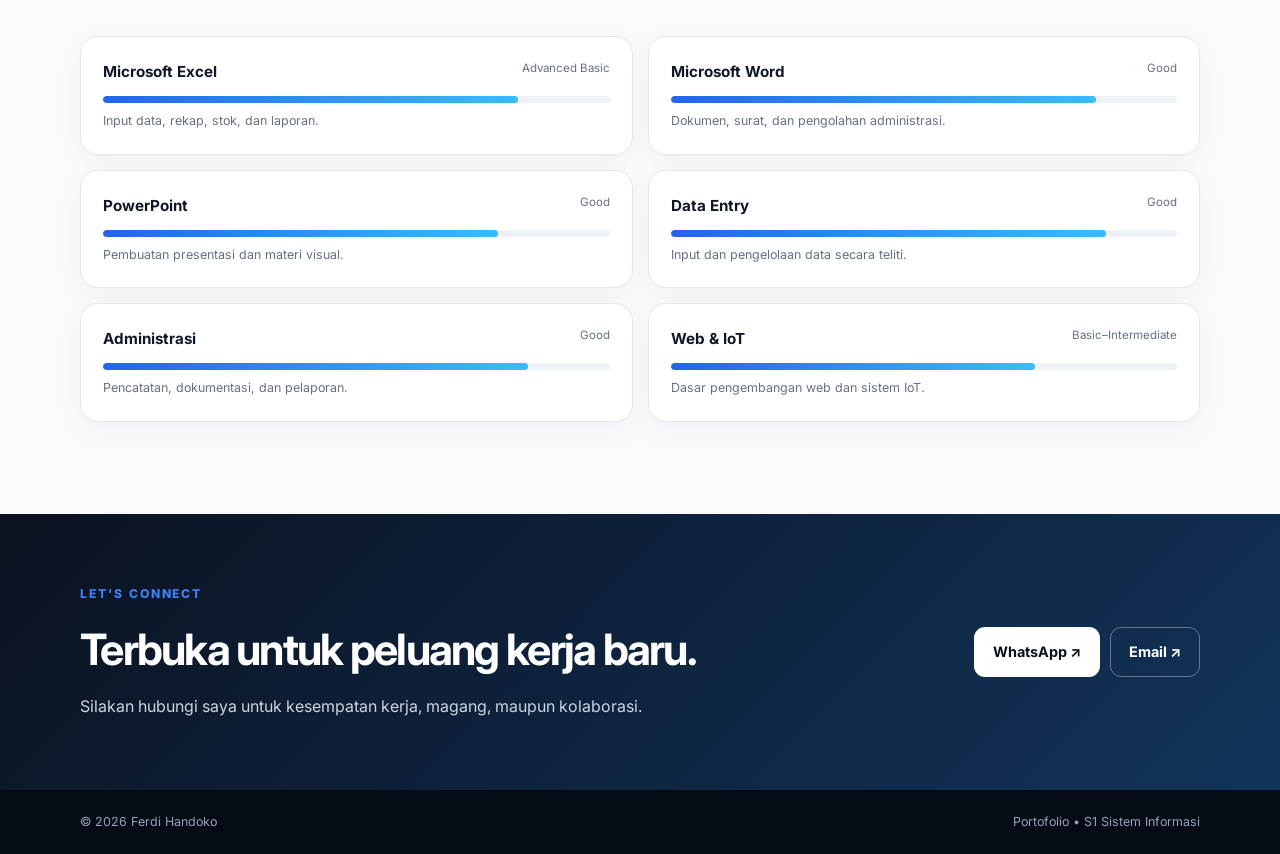
==== commit fe296251: "Add files via upload" ====
--- a/index.html
+++ b/index.html
@@ -112,8 +112,13 @@
               <h3>BEM — Komunikasi & Informasi</h3>
               <p>
                 Berkontribusi dalam kegiatan organisasi, komunikasi informasi, dan penyampaian
-                informasi kegiatan kepada mahasiswa.
+                informasi kegiatan kepada mahasiswa. Aktif mendukung kegiatan kampus melalui
+                koordinasi, dokumentasi, dan penyebaran informasi kepada mahasiswa.
               </p>
+              <div class="organization-photo">
+                <img src="assets/organisasi.jpg" alt="Dokumentasi kegiatan organisasi kampus Ferdi Handoko">
+                <span>Dokumentasi kegiatan organisasi kampus</span>
+              </div>
               <div class="tags"><span>Komunikasi</span><span>Organisasi</span><span>Informasi</span></div>
             </div>
           </article>
--- a/style.css
+++ b/style.css
@@ -43,5 +43,5 @@
 .skills-grid{display:grid;grid-template-columns:repeat(2,1fr);gap:15px}.skill-card{padding:22px}.skill-top{display:flex;justify-content:space-between;gap:12px}.skill-top strong{font-size:.95rem}.skill-top span{font-size:.72rem;color:#667085}.bar{height:7px;background:#edf2f7;border-radius:99px;margin:12px 0 8px;overflow:hidden}.bar i{display:block;height:100%;background:linear-gradient(90deg,#2563eb,#38bdf8);border-radius:99px}.skill-card p{font-size:.78rem;color:var(--muted)}
 .cta{padding:70px 0;background:linear-gradient(135deg,#0b1220,#12345b);color:#fff}.cta-inner{display:flex;align-items:center;justify-content:space-between;gap:30px}.cta h2{font-size:clamp(1.8rem,4vw,2.7rem);letter-spacing:-.04em}.cta p:not(.eyebrow){color:#cbd5e1;margin-top:8px}.cta-actions{display:flex;gap:10px;flex-wrap:wrap}
 footer{background:#050b14;color:#94a3b8;padding:22px 0;font-size:.78rem}.footer-inner{display:flex;justify-content:space-between;gap:20px}
-@media(max-width:850px){.nav-links{display:none;position:absolute;left:0;right:0;top:72px;background:#07111f;padding:18px 4%;flex-direction:column;gap:15px;border-top:1px solid rgba(255,255,255,.08)}.nav-links.open{display:flex}.menu-toggle{display:block}.hero-grid,.about-grid{grid-template-columns:1fr}.hero{padding-top:60px}.hero-photo-wrap{order:-1}.photo-card{width:290px}.photo-badge{left:calc(50% - 150px)}.project-grid{grid-template-columns:1fr}.project-card p{min-height:auto}.skills-grid{grid-template-columns:1fr}.cta-inner{flex-direction:column;align-items:flex-start}}
+.organization-photo{margin-top:18px;border:1px solid var(--line);border-radius:14px;overflow:hidden;background:#f8fafc}.organization-photo img{display:block;width:100%;max-height:420px;object-fit:cover;object-position:center 48%}.organization-photo span{display:block;padding:9px 12px;color:var(--muted);font-size:.72rem;text-align:center}@media(max-width:850px){.nav-links{display:none;position:absolute;left:0;right:0;top:72px;background:#07111f;padding:18px 4%;flex-direction:column;gap:15px;border-top:1px solid rgba(255,255,255,.08)}.nav-links.open{display:flex}.menu-toggle{display:block}.hero-grid,.about-grid{grid-template-columns:1fr}.hero{padding-top:60px}.hero-photo-wrap{order:-1}.photo-card{width:290px}.photo-badge{left:calc(50% - 150px)}.project-grid{grid-template-columns:1fr}.project-card p{min-height:auto}.skills-grid{grid-template-columns:1fr}.cta-inner{flex-direction:column;align-items:flex-start}}
 @media(max-width:520px){.hero{padding:48px 0 60px}.section{padding:65px 0}.quick-stats{gap:18px}.quick-stats span{font-size:.68rem}.hero-actions .btn{width:100%}.footer-inner{flex-direction:column}.photo-card{width:250px}.photo-badge{left:calc(50% - 130px);bottom:12px}.info-list div{flex-direction:column;gap:3px}.info-list strong{text-align:left}}
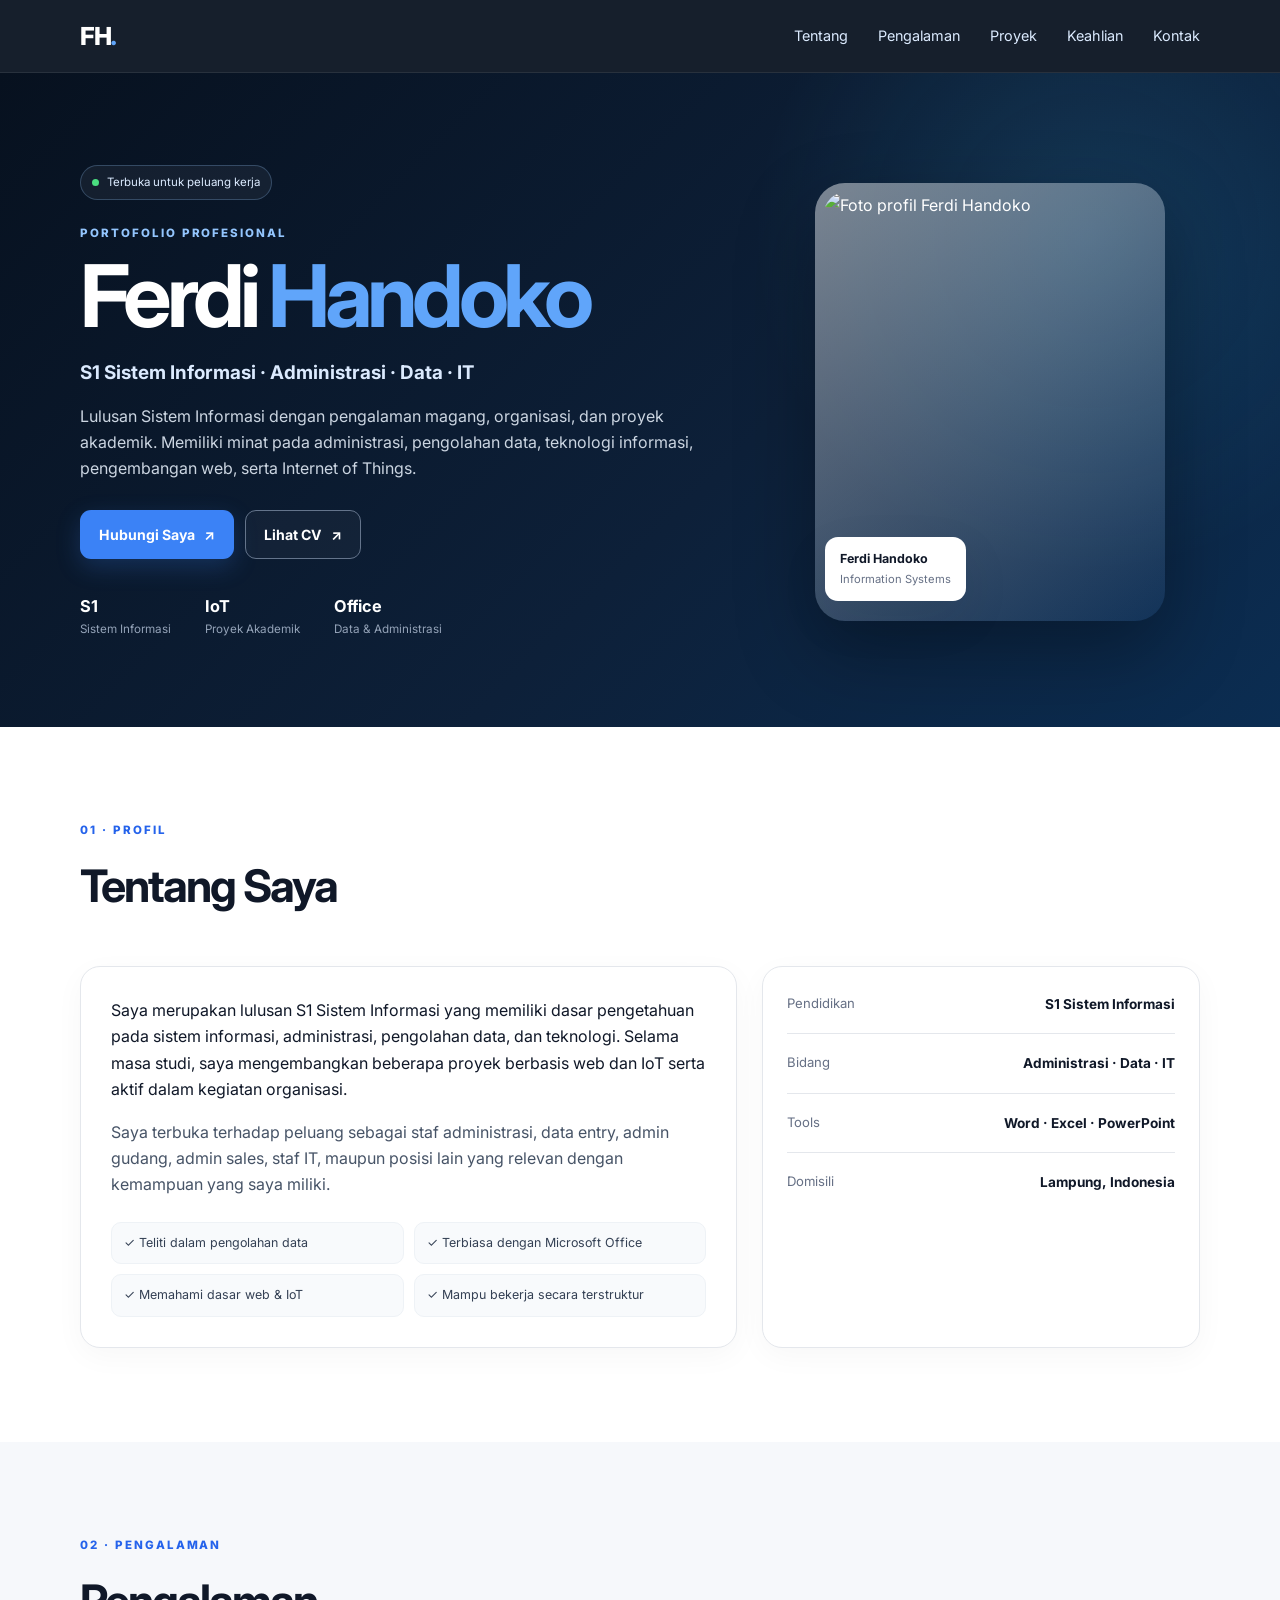
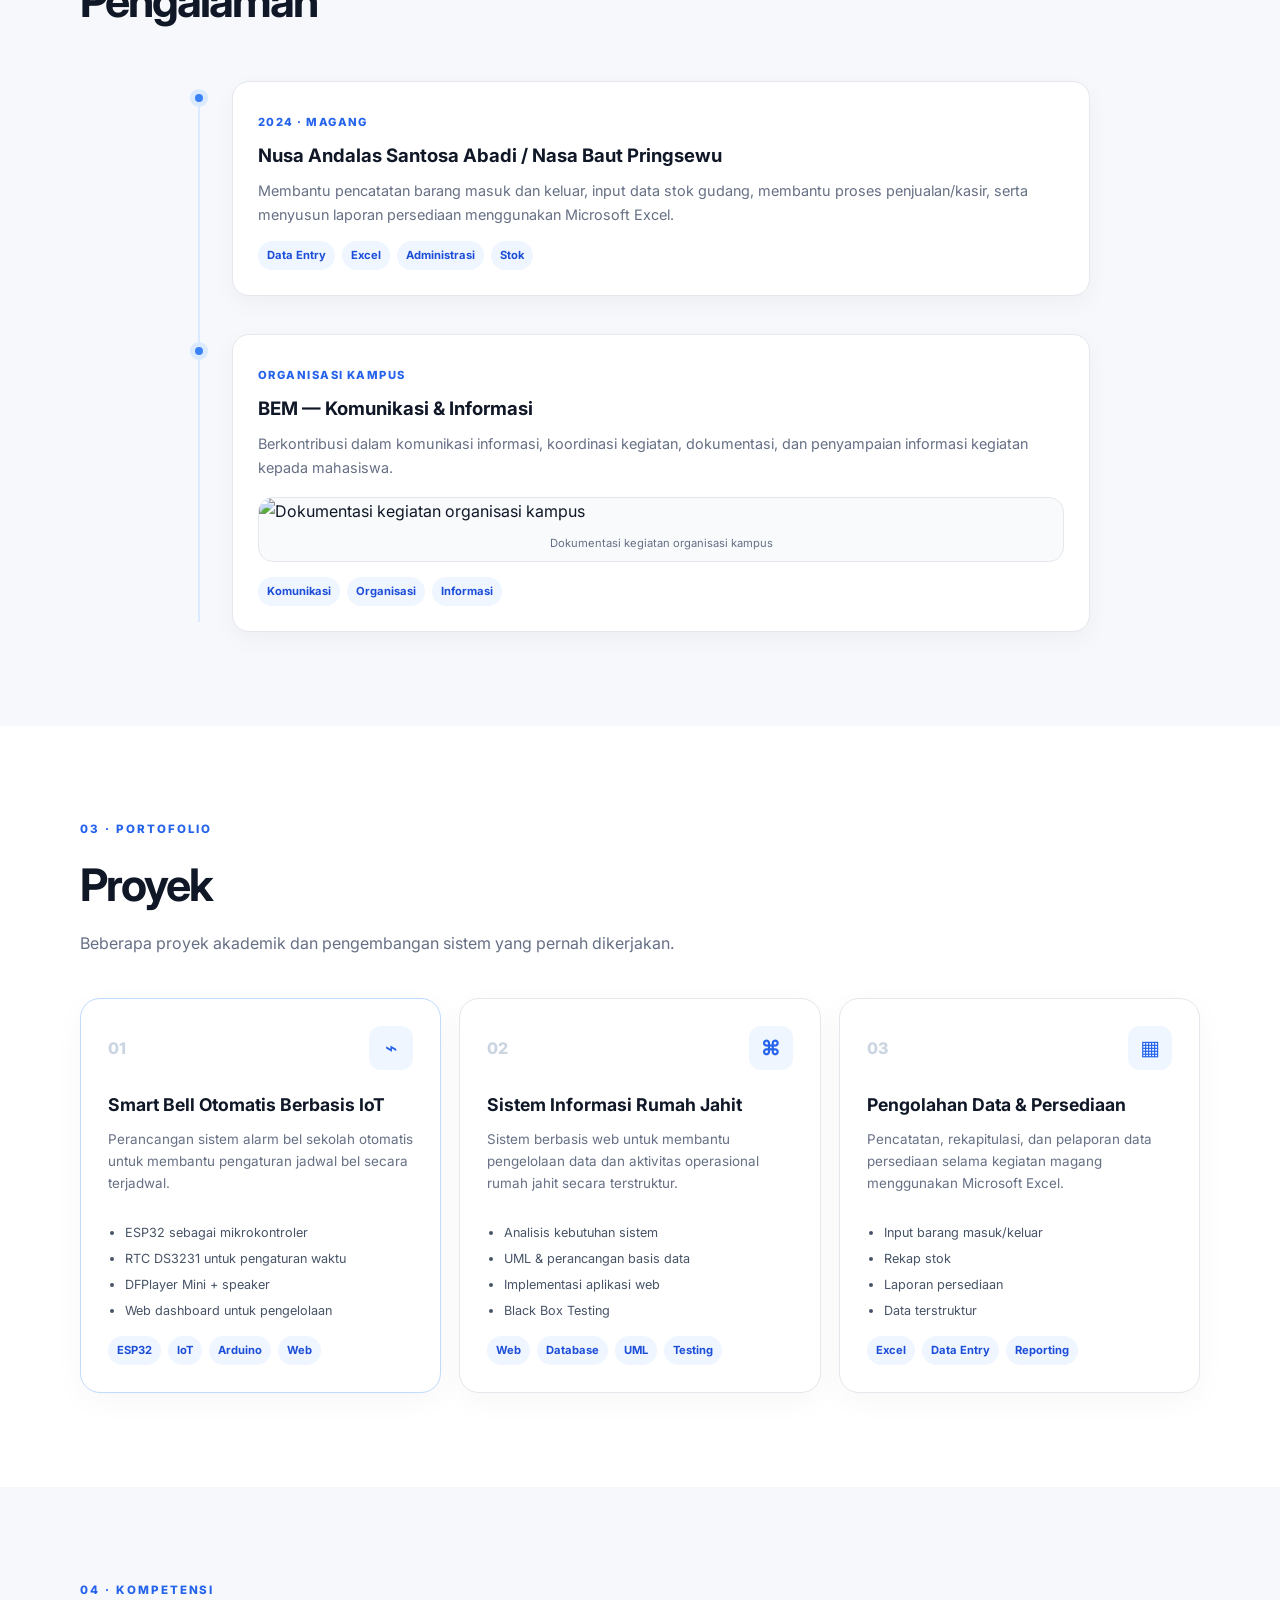
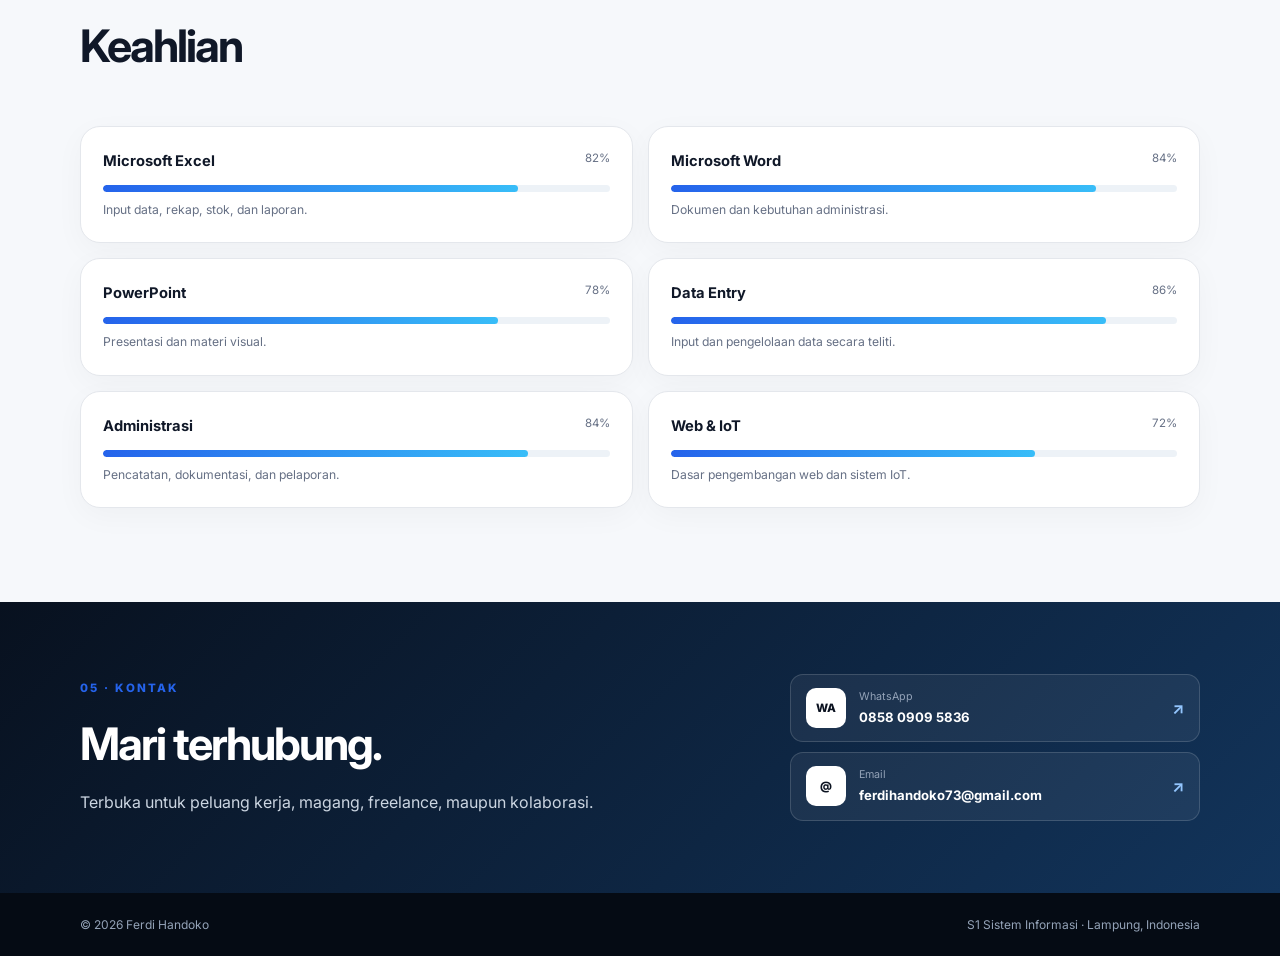
==== commit cb3b7b26: "Add files via upload" ====
--- a/index.html
+++ b/index.html
@@ -3,19 +3,19 @@
 <head>
   <meta charset="UTF-8">
   <meta name="viewport" content="width=device-width, initial-scale=1.0">
-  <meta name="description" content="Portofolio online Ferdi Handoko - Fresh Graduate S1 Sistem Informasi.">
+  <meta name="description" content="Portofolio profesional Ferdi Handoko — S1 Sistem Informasi, administrasi, data, web, dan IoT.">
   <meta name="theme-color" content="#0b1220">
-  <title>Ferdi Handoko | Portofolio</title>
+  <title>Ferdi Handoko | S1 Sistem Informasi</title>
   <link rel="preconnect" href="https://fonts.googleapis.com">
   <link rel="preconnect" href="https://fonts.gstatic.com" crossorigin>
   <link href="https://fonts.googleapis.com/css2?family=Inter:wght@400;500;600;700;800&display=swap" rel="stylesheet">
-  <link rel="stylesheet" href="style.css">
+  <link rel="stylesheet" href="./style.css">
 </head>
 <body>
   <header class="navbar">
     <div class="container nav-inner">
-      <a class="brand" href="#home">FH<span>.</span></a>
-      <button class="menu-toggle" aria-label="Buka menu" aria-expanded="false">☰</button>
+      <a class="brand" href="#home" aria-label="Ferdi Handoko">FH<span>.</span></a>
+      <button class="menu-toggle" aria-label="Buka menu" aria-expanded="false" aria-controls="navLinks">☰</button>
       <nav class="nav-links" id="navLinks">
         <a href="#about">Tentang</a>
         <a href="#experience">Pengalaman</a>
@@ -30,29 +30,34 @@
     <section class="hero" id="home">
       <div class="container hero-grid">
         <div class="hero-copy">
+          <div class="availability"><span></span> Terbuka untuk peluang kerja</div>
           <p class="eyebrow">PORTOFOLIO PROFESIONAL</p>
-          <h1>Halo, saya <span>Ferdi Handoko</span>.</h1>
-          <p class="hero-title">Fresh Graduate S1 Sistem Informasi</p>
+          <h1>Ferdi <span>Handoko</span></h1>
+          <p class="hero-title">S1 Sistem Informasi · Administrasi · Data · IT</p>
           <p class="hero-text">
-            Memiliki ketertarikan pada administrasi, pengolahan data, teknologi informasi,
-            dan pengembangan sistem. Terbiasa bekerja secara terstruktur, teliti, dan menggunakan
-            Microsoft Office untuk mendukung pekerjaan.
+            Lulusan Sistem Informasi dengan pengalaman magang, organisasi, dan proyek akademik.
+            Memiliki minat pada administrasi, pengolahan data, teknologi informasi, pengembangan web,
+            serta Internet of Things.
           </p>
           <div class="hero-actions">
-            <a class="btn btn-primary" href="cv-ferdi-handoko.pdf" download>↓ Download CV</a>
-            <a class="btn btn-secondary" href="#contact">Hubungi Saya</a>
+            <a class="btn btn-primary" href="#contact">Hubungi Saya <span>↗</span></a>
+            <a class="btn btn-secondary" href="./CV-Ferdi-Handoko.html" target="_blank" rel="noopener">Lihat CV <span>↗</span></a>
           </div>
           <div class="quick-stats">
             <div><strong>S1</strong><span>Sistem Informasi</span></div>
-            <div><strong>IoT</strong><span>Project Akademik</span></div>
-            <div><strong>Excel</strong><span>Administrasi & Data</span></div>
-          </div>
-        </div>
+            <div><strong>IoT</strong><span>Proyek Akademik</span></div>
+            <div><strong>Office</strong><span>Data & Administrasi</span></div>
+          </div>
+        </div>
+
         <div class="hero-photo-wrap">
           <div class="photo-card">
-            <img src="assets/profile.jpg" alt="Foto profil Ferdi Handoko">
-          </div>
-          <div class="photo-badge">Open to Work<br><small>Admin • IT • Data</small></div>
+            <img src="./assets/profile.jpg" alt="Foto profil Ferdi Handoko" loading="eager">
+          </div>
+          <div class="photo-badge">
+            <strong>Ferdi Handoko</strong>
+            <small>Information Systems</small>
+          </div>
         </div>
       </div>
     </section>
@@ -60,28 +65,33 @@
     <section class="section" id="about">
       <div class="container">
         <div class="section-heading">
-          <p class="eyebrow">TENTANG SAYA</p>
-          <h2>Profil</h2>
+          <p class="eyebrow">01 · PROFIL</p>
+          <h2>Tentang Saya</h2>
         </div>
         <div class="about-grid">
-          <div class="about-card">
+          <article class="about-card">
             <p>
-              Saya merupakan lulusan S1 Sistem Informasi yang memiliki dasar pengetahuan di bidang
-              sistem informasi, administrasi, pengolahan data, dan teknologi. Selama kuliah,
-              saya mengembangkan beberapa proyek sistem informasi dan IoT serta aktif dalam organisasi
-              kampus.
+              Saya merupakan lulusan S1 Sistem Informasi yang memiliki dasar pengetahuan pada
+              sistem informasi, administrasi, pengolahan data, dan teknologi. Selama masa studi,
+              saya mengembangkan beberapa proyek berbasis web dan IoT serta aktif dalam kegiatan organisasi.
             </p>
             <p>
-              Saya tertarik pada posisi administrasi, staff kantor, admin gudang, admin sales,
-              data entry, maupun pekerjaan yang berkaitan dengan teknologi informasi.
+              Saya terbuka terhadap peluang sebagai staf administrasi, data entry, admin gudang,
+              admin sales, staf IT, maupun posisi lain yang relevan dengan kemampuan yang saya miliki.
             </p>
-          </div>
-          <div class="info-list">
+            <div class="profile-points">
+              <span>✓ Teliti dalam pengolahan data</span>
+              <span>✓ Terbiasa dengan Microsoft Office</span>
+              <span>✓ Memahami dasar web & IoT</span>
+              <span>✓ Mampu bekerja secara terstruktur</span>
+            </div>
+          </article>
+          <aside class="info-list">
             <div><span>Pendidikan</span><strong>S1 Sistem Informasi</strong></div>
-            <div><span>Fokus</span><strong>Administrasi • Data • IT</strong></div>
-            <div><span>Tools</span><strong>Excel • Word • PowerPoint</strong></div>
-            <div><span>Lokasi</span><strong>Lampung, Indonesia</strong></div>
-          </div>
+            <div><span>Bidang</span><strong>Administrasi · Data · IT</strong></div>
+            <div><span>Tools</span><strong>Word · Excel · PowerPoint</strong></div>
+            <div><span>Domisili</span><strong>Lampung, Indonesia</strong></div>
+          </aside>
         </div>
       </div>
     </section>
@@ -89,34 +99,34 @@
     <section class="section section-alt" id="experience">
       <div class="container">
         <div class="section-heading">
-          <p class="eyebrow">PENGALAMAN</p>
-          <h2>Pengalaman Magang & Organisasi</h2>
+          <p class="eyebrow">02 · PENGALAMAN</p>
+          <h2>Pengalaman</h2>
         </div>
         <div class="timeline">
           <article class="timeline-item">
             <div class="timeline-dot"></div>
             <div class="timeline-content">
-              <span class="date">2024 • MAGANG</span>
+              <span class="date">2024 · MAGANG</span>
               <h3>Nusa Andalas Santosa Abadi / Nasa Baut Pringsewu</h3>
               <p>
-                Membantu pencatatan barang masuk dan keluar, input data stok gudang,
-                membantu proses penjualan/kasir, serta membuat laporan persediaan menggunakan Microsoft Excel.
+                Membantu pencatatan barang masuk dan keluar, input data stok gudang, membantu
+                proses penjualan/kasir, serta menyusun laporan persediaan menggunakan Microsoft Excel.
               </p>
               <div class="tags"><span>Data Entry</span><span>Excel</span><span>Administrasi</span><span>Stok</span></div>
             </div>
           </article>
+
           <article class="timeline-item">
             <div class="timeline-dot"></div>
             <div class="timeline-content">
               <span class="date">ORGANISASI KAMPUS</span>
               <h3>BEM — Komunikasi & Informasi</h3>
               <p>
-                Berkontribusi dalam kegiatan organisasi, komunikasi informasi, dan penyampaian
-                informasi kegiatan kepada mahasiswa. Aktif mendukung kegiatan kampus melalui
-                koordinasi, dokumentasi, dan penyebaran informasi kepada mahasiswa.
+                Berkontribusi dalam komunikasi informasi, koordinasi kegiatan, dokumentasi,
+                dan penyampaian informasi kegiatan kepada mahasiswa.
               </p>
               <div class="organization-photo">
-                <img src="assets/organisasi.jpg" alt="Dokumentasi kegiatan organisasi kampus Ferdi Handoko">
+                <img src="./assets/organisasi.jpg" alt="Dokumentasi kegiatan organisasi kampus" loading="lazy">
                 <span>Dokumentasi kegiatan organisasi kampus</span>
               </div>
               <div class="tags"><span>Komunikasi</span><span>Organisasi</span><span>Informasi</span></div>
@@ -129,59 +139,48 @@
     <section class="section" id="projects">
       <div class="container">
         <div class="section-heading">
-          <p class="eyebrow">PORTOFOLIO</p>
-          <h2>Proyek yang Pernah Dikerjakan</h2>
+          <p class="eyebrow">03 · PORTOFOLIO</p>
+          <h2>Proyek</h2>
+          <p class="section-lead">Beberapa proyek akademik dan pengembangan sistem yang pernah dikerjakan.</p>
         </div>
         <div class="project-grid">
           <article class="project-card featured">
-            <div class="project-number">01</div>
-            <div class="project-icon">⌁</div>
+            <div class="project-top"><span class="project-number">01</span><span class="project-icon">⌁</span></div>
             <h3>Smart Bell Otomatis Berbasis IoT</h3>
-            <p>
-              Perancangan sistem alarm bel sekolah otomatis untuk membantu proses pergantian jadwal
-              bel secara terjadwal dan mengurangi ketergantungan pada pengoperasian manual.
-            </p>
+            <p>Perancangan sistem alarm bel sekolah otomatis untuk membantu pengaturan jadwal bel secara terjadwal.</p>
             <ul>
               <li>ESP32 sebagai mikrokontroler</li>
               <li>RTC DS3231 untuk pengaturan waktu</li>
-              <li>DFPlayer Mini + speaker untuk audio bel</li>
-              <li>Web dashboard untuk pengelolaan sistem</li>
+              <li>DFPlayer Mini + speaker</li>
+              <li>Web dashboard untuk pengelolaan</li>
             </ul>
-            <div class="tags"><span>ESP32</span><span>IoT</span><span>Arduino IDE</span><span>Web</span></div>
+            <div class="tags"><span>ESP32</span><span>IoT</span><span>Arduino</span><span>Web</span></div>
           </article>
 
           <article class="project-card">
-            <div class="project-number">02</div>
-            <div class="project-icon">⌘</div>
+            <div class="project-top"><span class="project-number">02</span><span class="project-icon">⌘</span></div>
             <h3>Sistem Informasi Rumah Jahit</h3>
-            <p>
-              Sistem informasi berbasis web untuk membantu pengelolaan data dan aktivitas
-              operasional Rumah Jahit Asih secara lebih terstruktur.
-            </p>
+            <p>Sistem berbasis web untuk membantu pengelolaan data dan aktivitas operasional rumah jahit secara terstruktur.</p>
             <ul>
               <li>Analisis kebutuhan sistem</li>
-              <li>UML dan perancangan basis data</li>
-              <li>Implementasi aplikasi berbasis web</li>
+              <li>UML & perancangan basis data</li>
+              <li>Implementasi aplikasi web</li>
               <li>Black Box Testing</li>
             </ul>
             <div class="tags"><span>Web</span><span>Database</span><span>UML</span><span>Testing</span></div>
           </article>
 
           <article class="project-card">
-            <div class="project-number">03</div>
-            <div class="project-icon">▦</div>
+            <div class="project-top"><span class="project-number">03</span><span class="project-icon">▦</span></div>
             <h3>Pengolahan Data & Persediaan</h3>
-            <p>
-              Penggunaan Microsoft Excel untuk pencatatan, rekapitulasi, dan pelaporan
-              data persediaan selama kegiatan magang.
-            </p>
+            <p>Pencatatan, rekapitulasi, dan pelaporan data persediaan selama kegiatan magang menggunakan Microsoft Excel.</p>
             <ul>
               <li>Input barang masuk/keluar</li>
               <li>Rekap stok</li>
               <li>Laporan persediaan</li>
-              <li>Pengelolaan data terstruktur</li>
+              <li>Data terstruktur</li>
             </ul>
-            <div class="tags"><span>Microsoft Excel</span><span>Data Entry</span><span>Reporting</span></div>
+            <div class="tags"><span>Excel</span><span>Data Entry</span><span>Reporting</span></div>
           </article>
         </div>
       </div>
@@ -190,16 +189,16 @@
     <section class="section section-alt" id="skills">
       <div class="container">
         <div class="section-heading">
-          <p class="eyebrow">KOMPETENSI</p>
+          <p class="eyebrow">04 · KOMPETENSI</p>
           <h2>Keahlian</h2>
         </div>
         <div class="skills-grid">
-          <div class="skill-card"><div class="skill-top"><strong>Microsoft Excel</strong><span>Advanced Basic</span></div><div class="bar"><i style="width:82%"></i></div><p>Input data, rekap, stok, dan laporan.</p></div>
-          <div class="skill-card"><div class="skill-top"><strong>Microsoft Word</strong><span>Good</span></div><div class="bar"><i style="width:84%"></i></div><p>Dokumen, surat, dan pengolahan administrasi.</p></div>
-          <div class="skill-card"><div class="skill-top"><strong>PowerPoint</strong><span>Good</span></div><div class="bar"><i style="width:78%"></i></div><p>Pembuatan presentasi dan materi visual.</p></div>
-          <div class="skill-card"><div class="skill-top"><strong>Data Entry</strong><span>Good</span></div><div class="bar"><i style="width:86%"></i></div><p>Input dan pengelolaan data secara teliti.</p></div>
-          <div class="skill-card"><div class="skill-top"><strong>Administrasi</strong><span>Good</span></div><div class="bar"><i style="width:84%"></i></div><p>Pencatatan, dokumentasi, dan pelaporan.</p></div>
-          <div class="skill-card"><div class="skill-top"><strong>Web & IoT</strong><span>Basic–Intermediate</span></div><div class="bar"><i style="width:72%"></i></div><p>Dasar pengembangan web dan sistem IoT.</p></div>
+          <div class="skill-card"><div class="skill-top"><strong>Microsoft Excel</strong><span>82%</span></div><div class="bar"><i style="width:82%"></i></div><p>Input data, rekap, stok, dan laporan.</p></div>
+          <div class="skill-card"><div class="skill-top"><strong>Microsoft Word</strong><span>84%</span></div><div class="bar"><i style="width:84%"></i></div><p>Dokumen dan kebutuhan administrasi.</p></div>
+          <div class="skill-card"><div class="skill-top"><strong>PowerPoint</strong><span>78%</span></div><div class="bar"><i style="width:78%"></i></div><p>Presentasi dan materi visual.</p></div>
+          <div class="skill-card"><div class="skill-top"><strong>Data Entry</strong><span>86%</span></div><div class="bar"><i style="width:86%"></i></div><p>Input dan pengelolaan data secara teliti.</p></div>
+          <div class="skill-card"><div class="skill-top"><strong>Administrasi</strong><span>84%</span></div><div class="bar"><i style="width:84%"></i></div><p>Pencatatan, dokumentasi, dan pelaporan.</p></div>
+          <div class="skill-card"><div class="skill-top"><strong>Web & IoT</strong><span>72%</span></div><div class="bar"><i style="width:72%"></i></div><p>Dasar pengembangan web dan sistem IoT.</p></div>
         </div>
       </div>
     </section>
@@ -207,14 +206,21 @@
     <section class="cta" id="contact">
       <div class="container cta-inner">
         <div>
-          <p class="eyebrow">LET'S CONNECT</p>
-          <h2>Terbuka untuk peluang kerja baru.</h2>
-          <p>Silakan hubungi saya untuk kesempatan kerja, magang, maupun kolaborasi.</p>
-        </div>
-        <div class="cta-actions">
-          <!-- Ganti nomor pada script.js dengan nomor WhatsApp kamu. -->
-          <a class="btn btn-light" id="waButton" href="#" target="_blank" rel="noopener">WhatsApp ↗</a>
-          <a class="btn btn-outline-light" href="mailto:emailkamu@example.com">Email ↗</a>
+          <p class="eyebrow">05 · KONTAK</p>
+          <h2>Mari terhubung.</h2>
+          <p>Terbuka untuk peluang kerja, magang, freelance, maupun kolaborasi.</p>
+        </div>
+        <div class="contact-cards">
+          <a class="contact-card" id="waButton" href="#" target="_blank" rel="noopener">
+            <span class="contact-icon">WA</span>
+            <span><small>WhatsApp</small><strong>0858 0909 5836</strong></span>
+            <b>↗</b>
+          </a>
+          <a class="contact-card" href="mailto:ferdihandoko73@gmail.com">
+            <span class="contact-icon">@</span>
+            <span><small>Email</small><strong>ferdihandoko73@gmail.com</strong></span>
+            <b>↗</b>
+          </a>
         </div>
       </div>
     </section>
@@ -223,10 +229,9 @@
   <footer>
     <div class="container footer-inner">
       <span>© <span id="year"></span> Ferdi Handoko</span>
-      <span>Portofolio • S1 Sistem Informasi</span>
+      <span>S1 Sistem Informasi · Lampung, Indonesia</span>
     </div>
   </footer>
-
-  <script src="script.js"></script>
+  <script src="./script.js"></script>
 </body>
 </html>
--- a/style.css
+++ b/style.css
@@ -1,47 +1,41 @@
 :root{
-  --bg:#07111f; --bg2:#0c1728; --card:#ffffff; --text:#101828; --muted:#667085;
-  --line:#e4e7ec; --accent:#2563eb; --accent2:#0ea5e9; --soft:#eff6ff;
-  --white:#fff; --shadow:0 18px 50px rgba(15,23,42,.10);
+  --navy:#08111f;--navy2:#102642;--blue:#2563eb;--cyan:#38bdf8;
+  --ink:#101828;--muted:#667085;--line:#e4e7ec;--soft:#f6f8fb;--white:#fff;
+  --shadow:0 18px 50px rgba(15,23,42,.08);--radius:20px
 }
 *{box-sizing:border-box;margin:0;padding:0}
-html{scroll-behavior:smooth}
-body{font-family:Inter,system-ui,-apple-system,BlinkMacSystemFont,"Segoe UI",sans-serif;color:var(--text);background:#fff;line-height:1.65}
+html{scroll-behavior:smooth;scroll-padding-top:80px}
+body{font-family:Inter,system-ui,-apple-system,BlinkMacSystemFont,"Segoe UI",sans-serif;color:var(--ink);background:#fff;line-height:1.65}
 a{text-decoration:none;color:inherit}
+img{max-width:100%}
 .container{width:min(1120px,92%);margin:auto}
-.navbar{position:sticky;top:0;z-index:20;background:rgba(7,17,31,.94);backdrop-filter:blur(12px);color:#fff;border-bottom:1px solid rgba(255,255,255,.08)}
+.navbar{position:sticky;top:0;z-index:100;background:rgba(8,17,31,.94);backdrop-filter:blur(14px);border-bottom:1px solid rgba(255,255,255,.08);color:#fff}
 .nav-inner{height:72px;display:flex;align-items:center;justify-content:space-between}
 .brand{font-size:1.55rem;font-weight:800;letter-spacing:-.06em}.brand span{color:#60a5fa}
-.nav-links{display:flex;gap:28px;font-size:.92rem;color:#dbeafe}.nav-links a{transition:.2s}.nav-links a:hover{color:#60a5fa}
-.menu-toggle{display:none;background:none;border:0;color:#fff;font-size:1.5rem}
-.hero{background:linear-gradient(135deg,#07111f 0%,#0d2039 55%,#0b2d52 100%);color:#fff;padding:88px 0 82px;overflow:hidden}
-.hero-grid{display:grid;grid-template-columns:1.25fr .75fr;gap:70px;align-items:center}
-.eyebrow{font-size:.76rem;font-weight:800;letter-spacing:.16em;color:#3b82f6;margin-bottom:10px}.hero .eyebrow{color:#93c5fd}
-h1{font-size:clamp(2.4rem,6vw,4.8rem);line-height:1.05;letter-spacing:-.055em;margin-bottom:16px}
-h1 span{color:#60a5fa}.hero-title{font-size:1.28rem;font-weight:700;color:#dbeafe;margin-bottom:15px}.hero-text{max-width:650px;color:#cbd5e1;font-size:1.02rem}
-.hero-actions{display:flex;gap:12px;flex-wrap:wrap;margin:28px 0 34px}
-.btn{display:inline-flex;align-items:center;justify-content:center;padding:12px 18px;border-radius:11px;font-weight:700;font-size:.9rem;transition:.2s;border:1px solid transparent;cursor:pointer}
-.btn:hover{transform:translateY(-2px)}.btn-primary{background:#3b82f6;color:#fff}.btn-secondary{border-color:#64748b;color:#fff}.btn-light{background:#fff;color:#0b1220}.btn-outline-light{border-color:rgba(255,255,255,.35);color:#fff}
-.quick-stats{display:flex;gap:34px}.quick-stats div{display:flex;flex-direction:column}.quick-stats strong{font-size:1.1rem;color:#fff}.quick-stats span{font-size:.76rem;color:#94a3b8}
-.hero-photo-wrap{position:relative;display:flex;justify-content:center}
-.photo-card{width:min(360px,100%);aspect-ratio:4/5;border-radius:28px;padding:9px;background:linear-gradient(145deg,rgba(255,255,255,.45),rgba(96,165,250,.08));box-shadow:0 28px 80px rgba(0,0,0,.3)}
-.photo-card img{width:100%;height:100%;object-fit:cover;object-position:center top;border-radius:21px;display:block}
-.photo-badge{position:absolute;bottom:22px;left:5px;background:#fff;color:#101828;padding:11px 15px;border-radius:12px;font-size:.76rem;font-weight:800;box-shadow:var(--shadow)}.photo-badge small{font-weight:500;color:var(--muted)}
-.section{padding:92px 0}.section-alt{background:#f8fafc}
-.section-heading{margin-bottom:42px}.section-heading h2{font-size:clamp(2rem,4vw,2.8rem);letter-spacing:-.04em}
-.about-grid{display:grid;grid-template-columns:1.25fr .75fr;gap:28px}
-.about-card,.info-list,.skill-card,.project-card{border:1px solid var(--line);background:#fff;border-radius:18px;box-shadow:0 8px 30px rgba(16,24,40,.04)}
-.about-card{padding:30px}.about-card p+p{margin-top:16px}
-.info-list{padding:10px 24px}.info-list div{padding:18px 0;border-bottom:1px solid var(--line);display:flex;justify-content:space-between;gap:20px}.info-list div:last-child{border:0}.info-list span{color:var(--muted);font-size:.88rem}.info-list strong{text-align:right;font-size:.9rem}
-.timeline{position:relative;max-width:900px;margin:auto}.timeline:before{content:"";position:absolute;left:8px;top:10px;bottom:10px;width:2px;background:#dbeafe}
-.timeline-item{position:relative;padding-left:42px;margin-bottom:38px}.timeline-item:last-child{margin-bottom:0}.timeline-dot{position:absolute;left:0;top:8px;width:18px;height:18px;background:#3b82f6;border:5px solid #dbeafe;border-radius:50%}
-.timeline-content{background:#fff;border:1px solid var(--line);border-radius:16px;padding:25px;box-shadow:0 8px 25px rgba(16,24,40,.04)}
-.date{font-size:.72rem;letter-spacing:.13em;color:#2563eb;font-weight:800}.timeline-content h3{font-size:1.18rem;margin:7px 0 8px}.timeline-content p{color:var(--muted);font-size:.92rem}
-.tags{display:flex;flex-wrap:wrap;gap:7px;margin-top:15px}.tags span{background:#eff6ff;color:#1d4ed8;border-radius:999px;padding:5px 9px;font-size:.72rem;font-weight:700}
-.project-grid{display:grid;grid-template-columns:repeat(3,1fr);gap:18px}
-.project-card{padding:28px;position:relative;overflow:hidden}.project-card.featured{border-color:#bfdbfe}.project-number{position:absolute;right:22px;top:20px;font-weight:800;color:#dbeafe;font-size:1.5rem}.project-icon{width:46px;height:46px;border-radius:13px;background:#eff6ff;color:#2563eb;display:grid;place-items:center;font-size:1.4rem;font-weight:800;margin-bottom:22px}
-.project-card h3{font-size:1.18rem;margin-bottom:10px}.project-card p{font-size:.88rem;color:var(--muted);min-height:88px}.project-card ul{margin:18px 0 0 17px;color:#475467;font-size:.82rem}.project-card li{margin:5px 0}
-.skills-grid{display:grid;grid-template-columns:repeat(2,1fr);gap:15px}.skill-card{padding:22px}.skill-top{display:flex;justify-content:space-between;gap:12px}.skill-top strong{font-size:.95rem}.skill-top span{font-size:.72rem;color:#667085}.bar{height:7px;background:#edf2f7;border-radius:99px;margin:12px 0 8px;overflow:hidden}.bar i{display:block;height:100%;background:linear-gradient(90deg,#2563eb,#38bdf8);border-radius:99px}.skill-card p{font-size:.78rem;color:var(--muted)}
-.cta{padding:70px 0;background:linear-gradient(135deg,#0b1220,#12345b);color:#fff}.cta-inner{display:flex;align-items:center;justify-content:space-between;gap:30px}.cta h2{font-size:clamp(1.8rem,4vw,2.7rem);letter-spacing:-.04em}.cta p:not(.eyebrow){color:#cbd5e1;margin-top:8px}.cta-actions{display:flex;gap:10px;flex-wrap:wrap}
-footer{background:#050b14;color:#94a3b8;padding:22px 0;font-size:.78rem}.footer-inner{display:flex;justify-content:space-between;gap:20px}
-.organization-photo{margin-top:18px;border:1px solid var(--line);border-radius:14px;overflow:hidden;background:#f8fafc}.organization-photo img{display:block;width:100%;max-height:420px;object-fit:cover;object-position:center 48%}.organization-photo span{display:block;padding:9px 12px;color:var(--muted);font-size:.72rem;text-align:center}@media(max-width:850px){.nav-links{display:none;position:absolute;left:0;right:0;top:72px;background:#07111f;padding:18px 4%;flex-direction:column;gap:15px;border-top:1px solid rgba(255,255,255,.08)}.nav-links.open{display:flex}.menu-toggle{display:block}.hero-grid,.about-grid{grid-template-columns:1fr}.hero{padding-top:60px}.hero-photo-wrap{order:-1}.photo-card{width:290px}.photo-badge{left:calc(50% - 150px)}.project-grid{grid-template-columns:1fr}.project-card p{min-height:auto}.skills-grid{grid-template-columns:1fr}.cta-inner{flex-direction:column;align-items:flex-start}}
-@media(max-width:520px){.hero{padding:48px 0 60px}.section{padding:65px 0}.quick-stats{gap:18px}.quick-stats span{font-size:.68rem}.hero-actions .btn{width:100%}.footer-inner{flex-direction:column}.photo-card{width:250px}.photo-badge{left:calc(50% - 130px);bottom:12px}.info-list div{flex-direction:column;gap:3px}.info-list strong{text-align:left}}
+.nav-links{display:flex;gap:30px;font-size:.9rem;color:#dbeafe}.nav-links a{transition:.2s}.nav-links a:hover{color:#60a5fa}
+.menu-toggle{display:none;background:none;border:0;color:#fff;font-size:1.5rem;cursor:pointer}
+.hero{background:radial-gradient(circle at 85% 25%,rgba(56,189,248,.14),transparent 28%),linear-gradient(135deg,#07111f,#0d2039 58%,#0b2d52);color:#fff;padding:92px 0 88px;overflow:hidden}
+.hero-grid{display:grid;grid-template-columns:1.2fr .8fr;gap:70px;align-items:center}
+.availability{display:inline-flex;align-items:center;gap:8px;padding:7px 11px;border:1px solid rgba(147,197,253,.25);background:rgba(255,255,255,.05);border-radius:999px;font-size:.72rem;color:#dbeafe;margin-bottom:24px}.availability span{width:7px;height:7px;background:#4ade80;border-radius:50%}
+.eyebrow{font-size:.72rem;font-weight:800;letter-spacing:.17em;color:#2563eb;margin-bottom:10px}.hero .eyebrow{color:#93c5fd}
+h1{font-size:clamp(3rem,7vw,5.4rem);line-height:1;letter-spacing:-.065em;margin-bottom:18px}h1 span{color:#60a5fa}
+.hero-title{font-size:1.18rem;font-weight:700;color:#dbeafe;margin-bottom:14px}.hero-text{max-width:660px;color:#cbd5e1;font-size:1rem}
+.hero-actions{display:flex;gap:11px;flex-wrap:wrap;margin:28px 0 34px}
+.btn{display:inline-flex;align-items:center;gap:9px;justify-content:center;padding:12px 18px;border-radius:11px;font-weight:700;font-size:.88rem;border:1px solid transparent;transition:.2s}.btn:hover{transform:translateY(-2px)}
+.btn-primary{background:#3b82f6;color:#fff;box-shadow:0 8px 25px rgba(59,130,246,.22)}.btn-secondary{border-color:#64748b;color:#fff;background:rgba(255,255,255,.03)}
+.quick-stats{display:flex;gap:34px}.quick-stats div{display:flex;flex-direction:column}.quick-stats strong{font-size:1.02rem}.quick-stats span{font-size:.73rem;color:#94a3b8}
+.hero-photo-wrap{display:flex;justify-content:center;position:relative}.photo-card{width:min(350px,100%);aspect-ratio:4/5;padding:9px;border-radius:30px;background:linear-gradient(145deg,rgba(255,255,255,.45),rgba(96,165,250,.08));box-shadow:0 30px 80px rgba(0,0,0,.32)}
+.photo-card img{width:100%;height:100%;object-fit:cover;object-position:center top;border-radius:22px;display:block}.photo-badge{position:absolute;left:calc(50% - 165px);bottom:20px;background:#fff;color:#101828;padding:12px 15px;border-radius:13px;box-shadow:var(--shadow);font-size:.78rem}.photo-badge strong,.photo-badge small{display:block}.photo-badge small{color:var(--muted);font-size:.7rem;margin-top:1px}
+.section{padding:94px 0}.section-alt{background:var(--soft)}.section-heading{margin-bottom:42px}.section-heading h2{font-size:clamp(2rem,4vw,2.8rem);letter-spacing:-.045em}.section-lead{color:var(--muted);margin-top:7px}
+.about-grid{display:grid;grid-template-columns:1.2fr .8fr;gap:25px}.about-card,.info-list,.skill-card,.project-card{border:1px solid var(--line);background:#fff;border-radius:var(--radius);box-shadow:0 8px 30px rgba(16,24,40,.035)}
+.about-card{padding:30px}.about-card p+p{margin-top:16px;color:#475467}.profile-points{display:grid;grid-template-columns:1fr 1fr;gap:10px;margin-top:24px}.profile-points span{font-size:.78rem;color:#344054;background:#f8fafc;border:1px solid #eef2f6;padding:10px 12px;border-radius:10px}
+.info-list{padding:8px 24px}.info-list div{padding:18px 0;border-bottom:1px solid var(--line);display:flex;justify-content:space-between;gap:18px}.info-list div:last-child{border:0}.info-list span{color:var(--muted);font-size:.82rem}.info-list strong{text-align:right;font-size:.85rem}
+.timeline{position:relative;max-width:900px;margin:auto}.timeline:before{content:"";position:absolute;left:8px;top:10px;bottom:10px;width:2px;background:#dbeafe}.timeline-item{position:relative;padding-left:42px;margin-bottom:38px}.timeline-item:last-child{margin-bottom:0}.timeline-dot{position:absolute;left:0;top:8px;width:18px;height:18px;background:#3b82f6;border:5px solid #dbeafe;border-radius:50%}.timeline-content{background:#fff;border:1px solid var(--line);border-radius:17px;padding:25px;box-shadow:0 8px 25px rgba(16,24,40,.04)}.date{font-size:.7rem;letter-spacing:.13em;color:#2563eb;font-weight:800}.timeline-content h3{font-size:1.16rem;margin:7px 0 8px}.timeline-content p{color:var(--muted);font-size:.9rem}
+.tags{display:flex;flex-wrap:wrap;gap:7px;margin-top:15px}.tags span{background:#eff6ff;color:#1d4ed8;border-radius:999px;padding:5px 9px;font-size:.7rem;font-weight:700}
+.organization-photo{margin-top:18px;border:1px solid var(--line);border-radius:15px;overflow:hidden;background:#f8fafc}.organization-photo img{display:block;width:100%;max-height:430px;object-fit:cover;object-position:center 45%}.organization-photo span{display:block;padding:9px 12px;color:var(--muted);font-size:.7rem;text-align:center}
+.project-grid{display:grid;grid-template-columns:repeat(3,1fr);gap:18px}.project-card{padding:27px;position:relative;overflow:hidden}.project-card.featured{border-color:#bfdbfe}.project-top{display:flex;align-items:center;justify-content:space-between;margin-bottom:20px}.project-number{font-weight:800;color:#cbd5e1;font-size:1rem}.project-icon{width:44px;height:44px;border-radius:12px;background:#eff6ff;color:#2563eb;display:grid;place-items:center;font-size:1.3rem;font-weight:800}.project-card h3{font-size:1.1rem;margin-bottom:9px}.project-card p{font-size:.84rem;color:var(--muted);min-height:78px}.project-card ul{margin:17px 0 0 17px;color:#475467;font-size:.79rem}.project-card li{margin:5px 0}
+.skills-grid{display:grid;grid-template-columns:repeat(2,1fr);gap:15px}.skill-card{padding:22px}.skill-top{display:flex;justify-content:space-between;gap:12px}.skill-top strong{font-size:.92rem}.skill-top span{font-size:.72rem;color:#667085}.bar{height:7px;background:#edf2f7;border-radius:99px;margin:12px 0 8px;overflow:hidden}.bar i{display:block;height:100%;background:linear-gradient(90deg,#2563eb,#38bdf8);border-radius:99px}.skill-card p{font-size:.76rem;color:var(--muted)}
+.cta{padding:72px 0;background:linear-gradient(135deg,#08111f,#12345b);color:#fff}.cta-inner{display:flex;align-items:center;justify-content:space-between;gap:45px}.cta h2{font-size:clamp(2rem,4vw,2.8rem);letter-spacing:-.045em}.cta p:not(.eyebrow){color:#cbd5e1;margin-top:8px}.contact-cards{display:grid;gap:10px;min-width:min(410px,100%)}.contact-card{display:grid;grid-template-columns:auto 1fr auto;align-items:center;gap:13px;padding:13px 15px;border:1px solid rgba(255,255,255,.15);background:rgba(255,255,255,.06);border-radius:13px;color:#fff;transition:.2s}.contact-card:hover{background:rgba(255,255,255,.1);transform:translateY(-2px)}.contact-icon{display:grid;place-items:center;width:40px;height:40px;border-radius:10px;background:#fff;color:#0b1220;font-weight:800;font-size:.72rem}.contact-card small,.contact-card strong{display:block}.contact-card small{color:#94a3b8;font-size:.67rem}.contact-card strong{font-size:.82rem;margin-top:1px}.contact-card b{font-size:1rem;color:#93c5fd}
+footer{background:#050b14;color:#94a3b8;padding:22px 0;font-size:.75rem}.footer-inner{display:flex;justify-content:space-between;gap:20px}
+@media(max-width:850px){.nav-links{display:none;position:absolute;left:0;right:0;top:72px;background:#07111f;padding:18px 4%;flex-direction:column;gap:15px;border-top:1px solid rgba(255,255,255,.08)}.nav-links.open{display:flex}.menu-toggle{display:block}.hero-grid,.about-grid{grid-template-columns:1fr}.hero{padding-top:60px}.hero-photo-wrap{order:-1}.photo-card{width:290px}.photo-badge{left:calc(50% - 145px)}.project-grid{grid-template-columns:1fr}.skills-grid{grid-template-columns:1fr}.cta-inner{flex-direction:column;align-items:flex-start}.contact-cards{width:100%;min-width:0}}
+@media(max-width:520px){.hero{padding:45px 0 60px}.section{padding:65px 0}.quick-stats{gap:18px}.quick-stats span{font-size:.67rem}.hero-actions .btn{width:100%}.footer-inner{flex-direction:column}.photo-card{width:250px}.photo-badge{left:calc(50% - 125px);bottom:12px}.info-list div{flex-direction:column;gap:3px}.info-list strong{text-align:left}.profile-points{grid-template-columns:1fr}}
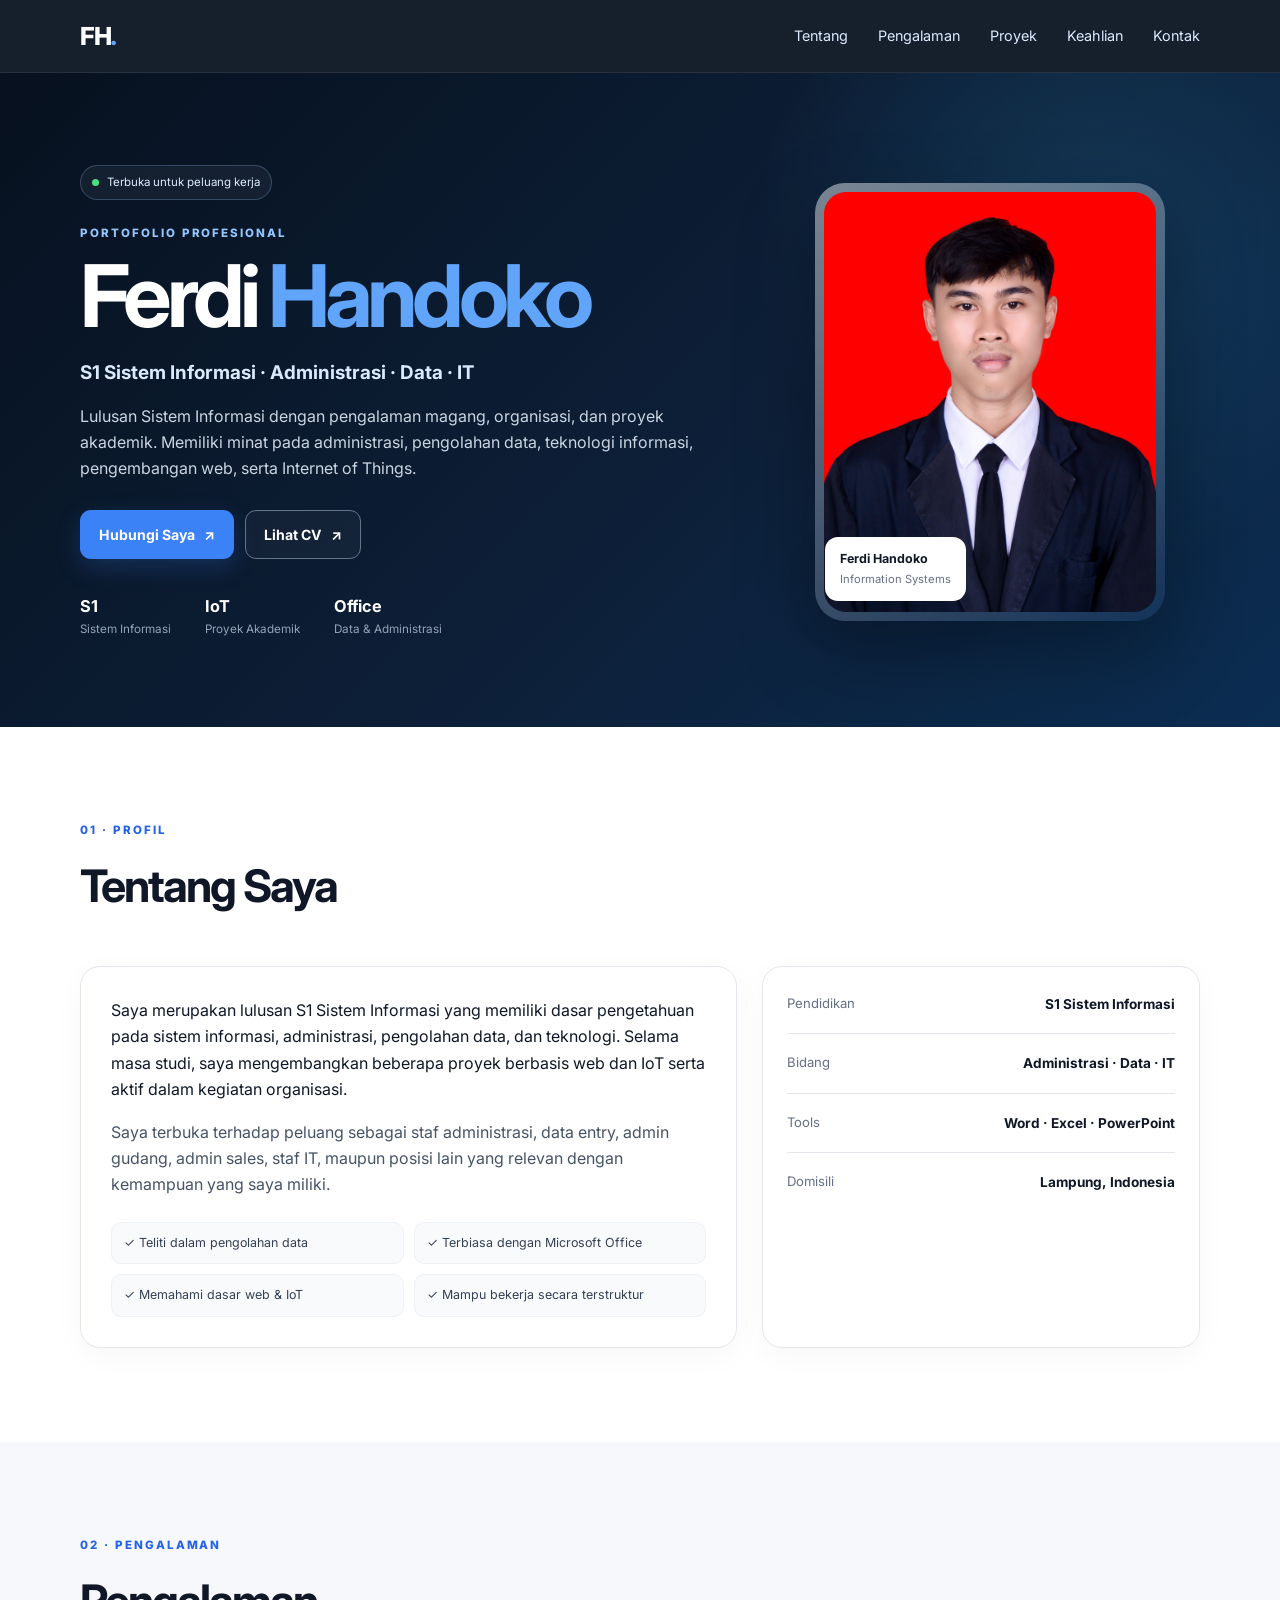
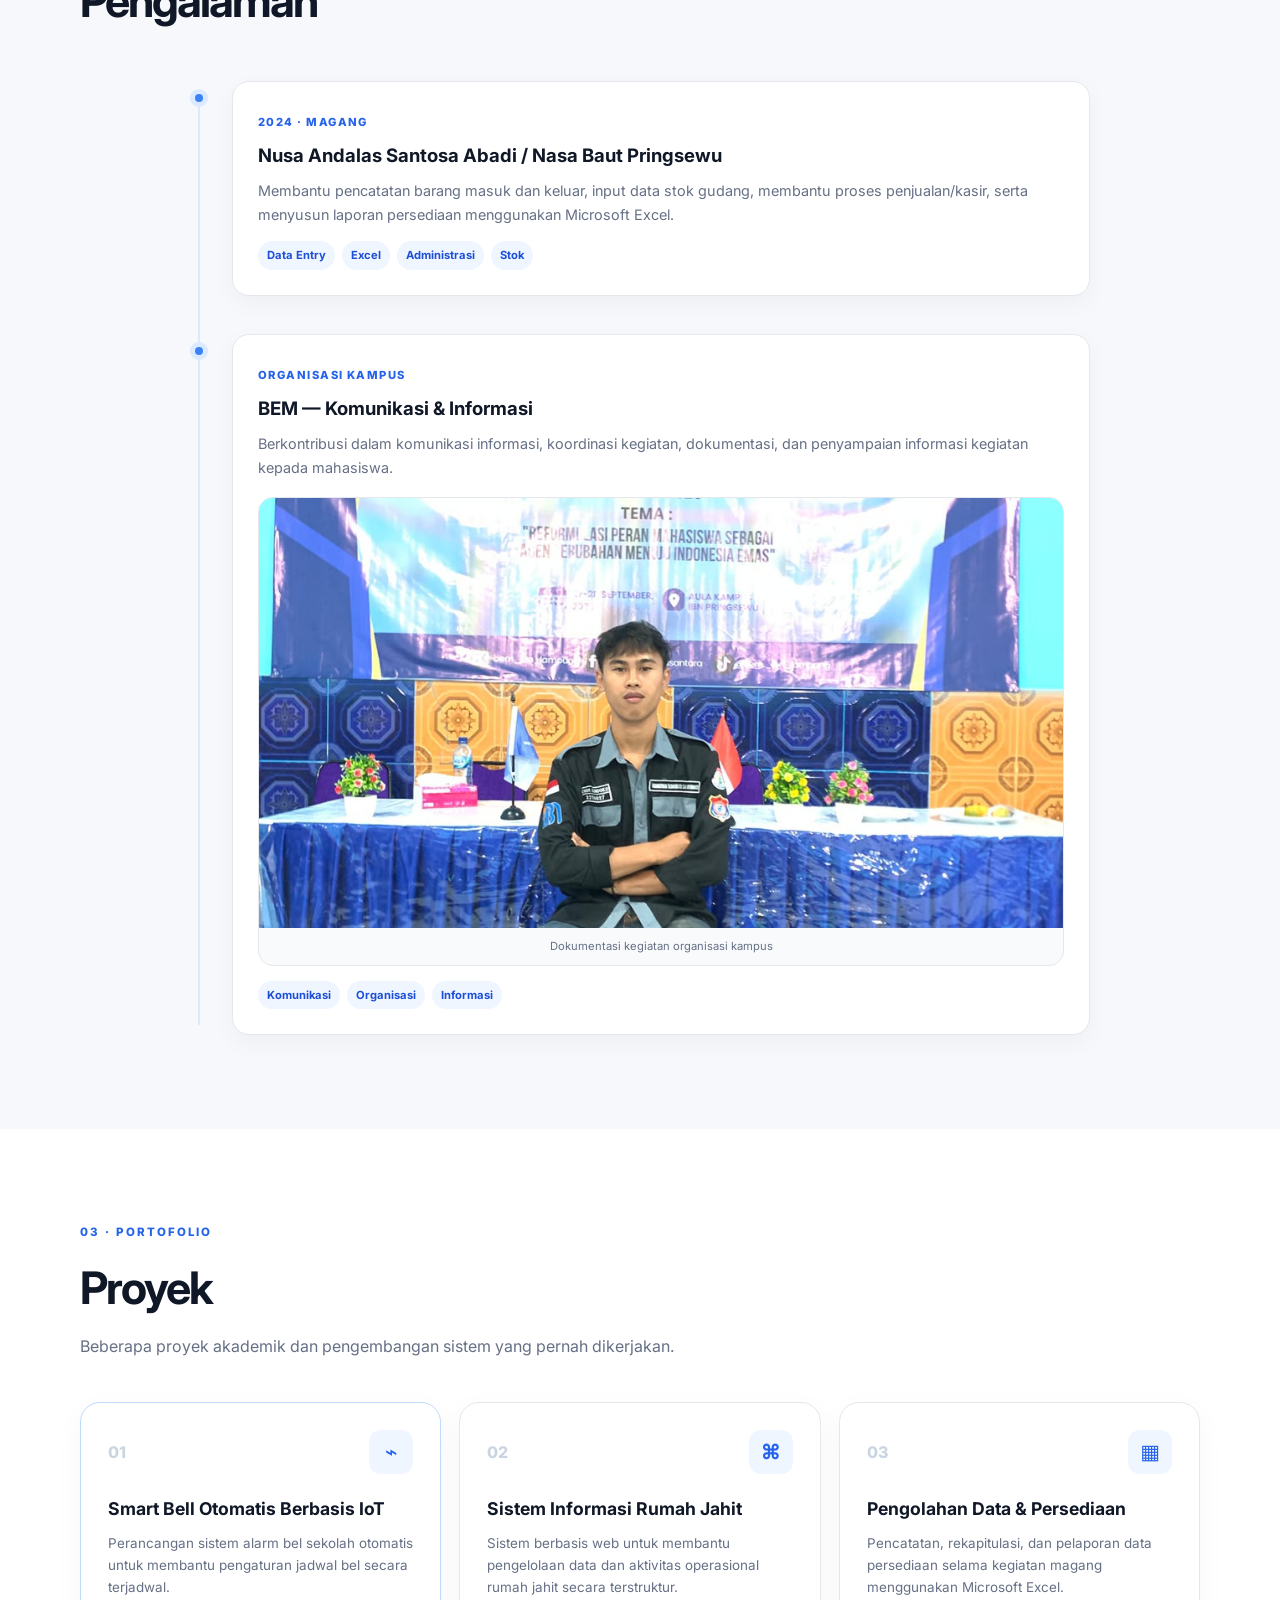
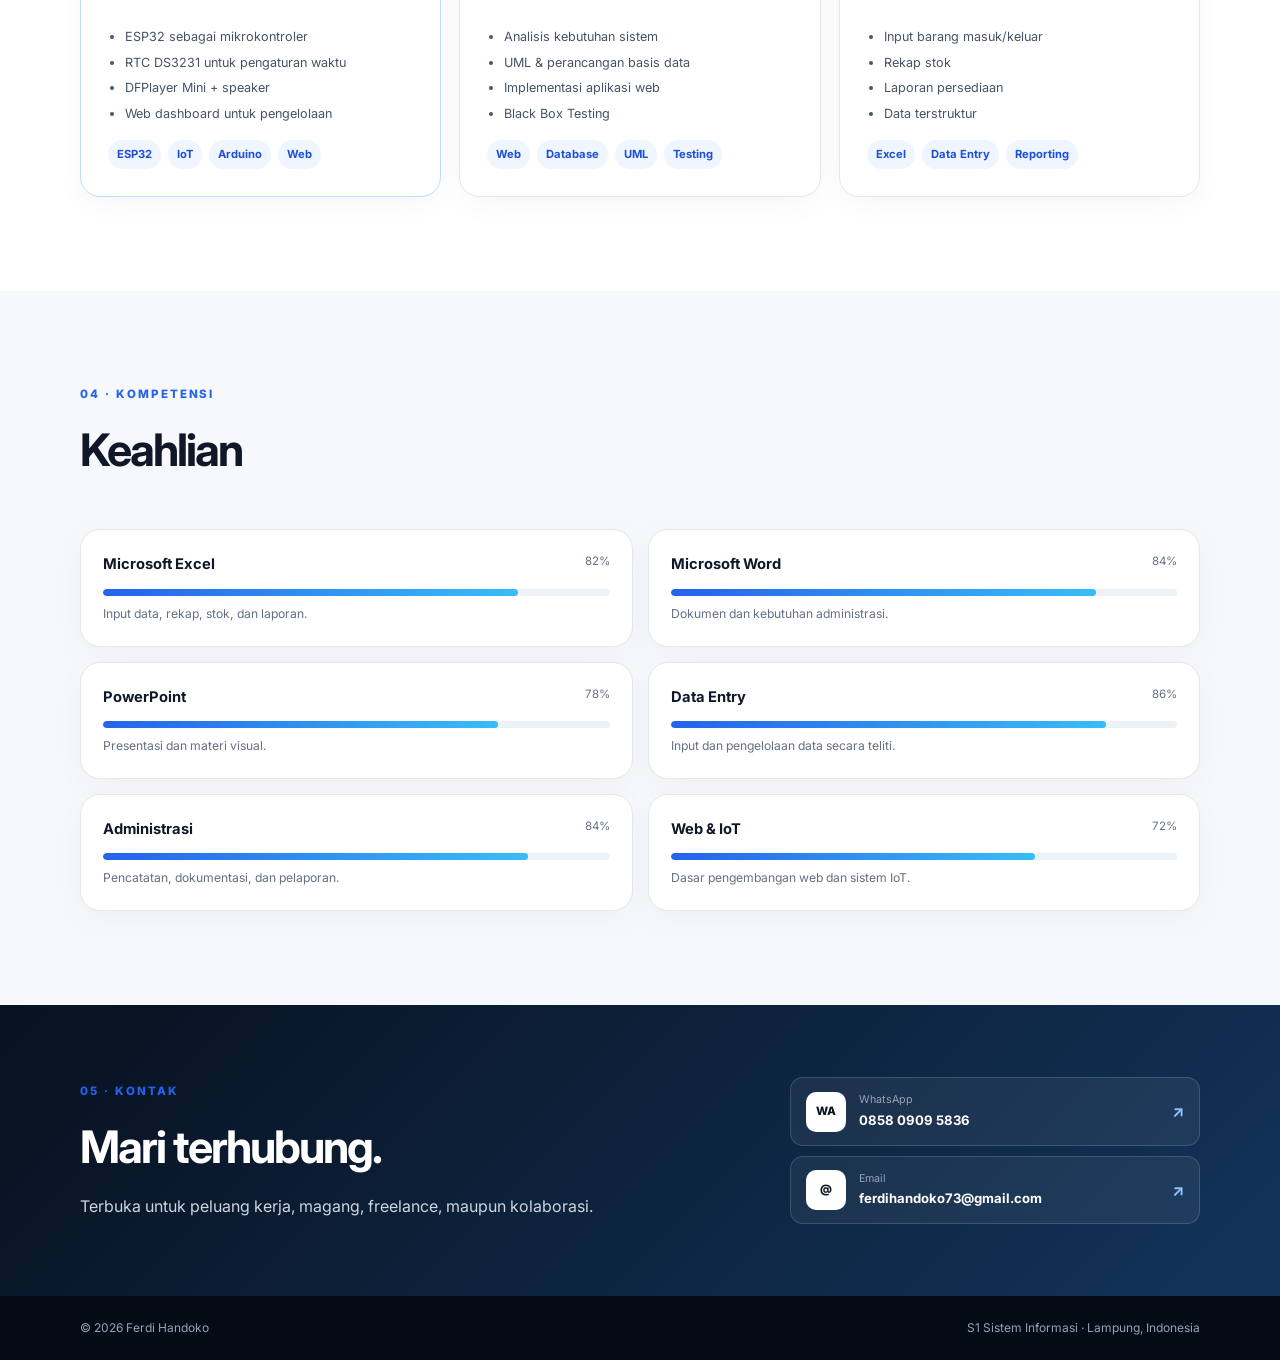
==== commit 5b506321: "Update image paths in index.html" ====
--- a/index.html
+++ b/index.html
@@ -52,7 +52,7 @@
 
         <div class="hero-photo-wrap">
           <div class="photo-card">
-            <img src="./assets/profile.jpg" alt="Foto profil Ferdi Handoko" loading="eager">
+            <img src="profile.jpg" alt="Foto profil Ferdi Handoko" loading="eager">
           </div>
           <div class="photo-badge">
             <strong>Ferdi Handoko</strong>
@@ -126,7 +126,7 @@
                 dan penyampaian informasi kegiatan kepada mahasiswa.
               </p>
               <div class="organization-photo">
-                <img src="./assets/organisasi.jpg" alt="Dokumentasi kegiatan organisasi kampus" loading="lazy">
+                <img src="organisasi.jpg" alt="Dokumentasi kegiatan organisasi kampus" loading="lazy">
                 <span>Dokumentasi kegiatan organisasi kampus</span>
               </div>
               <div class="tags"><span>Komunikasi</span><span>Organisasi</span><span>Informasi</span></div>
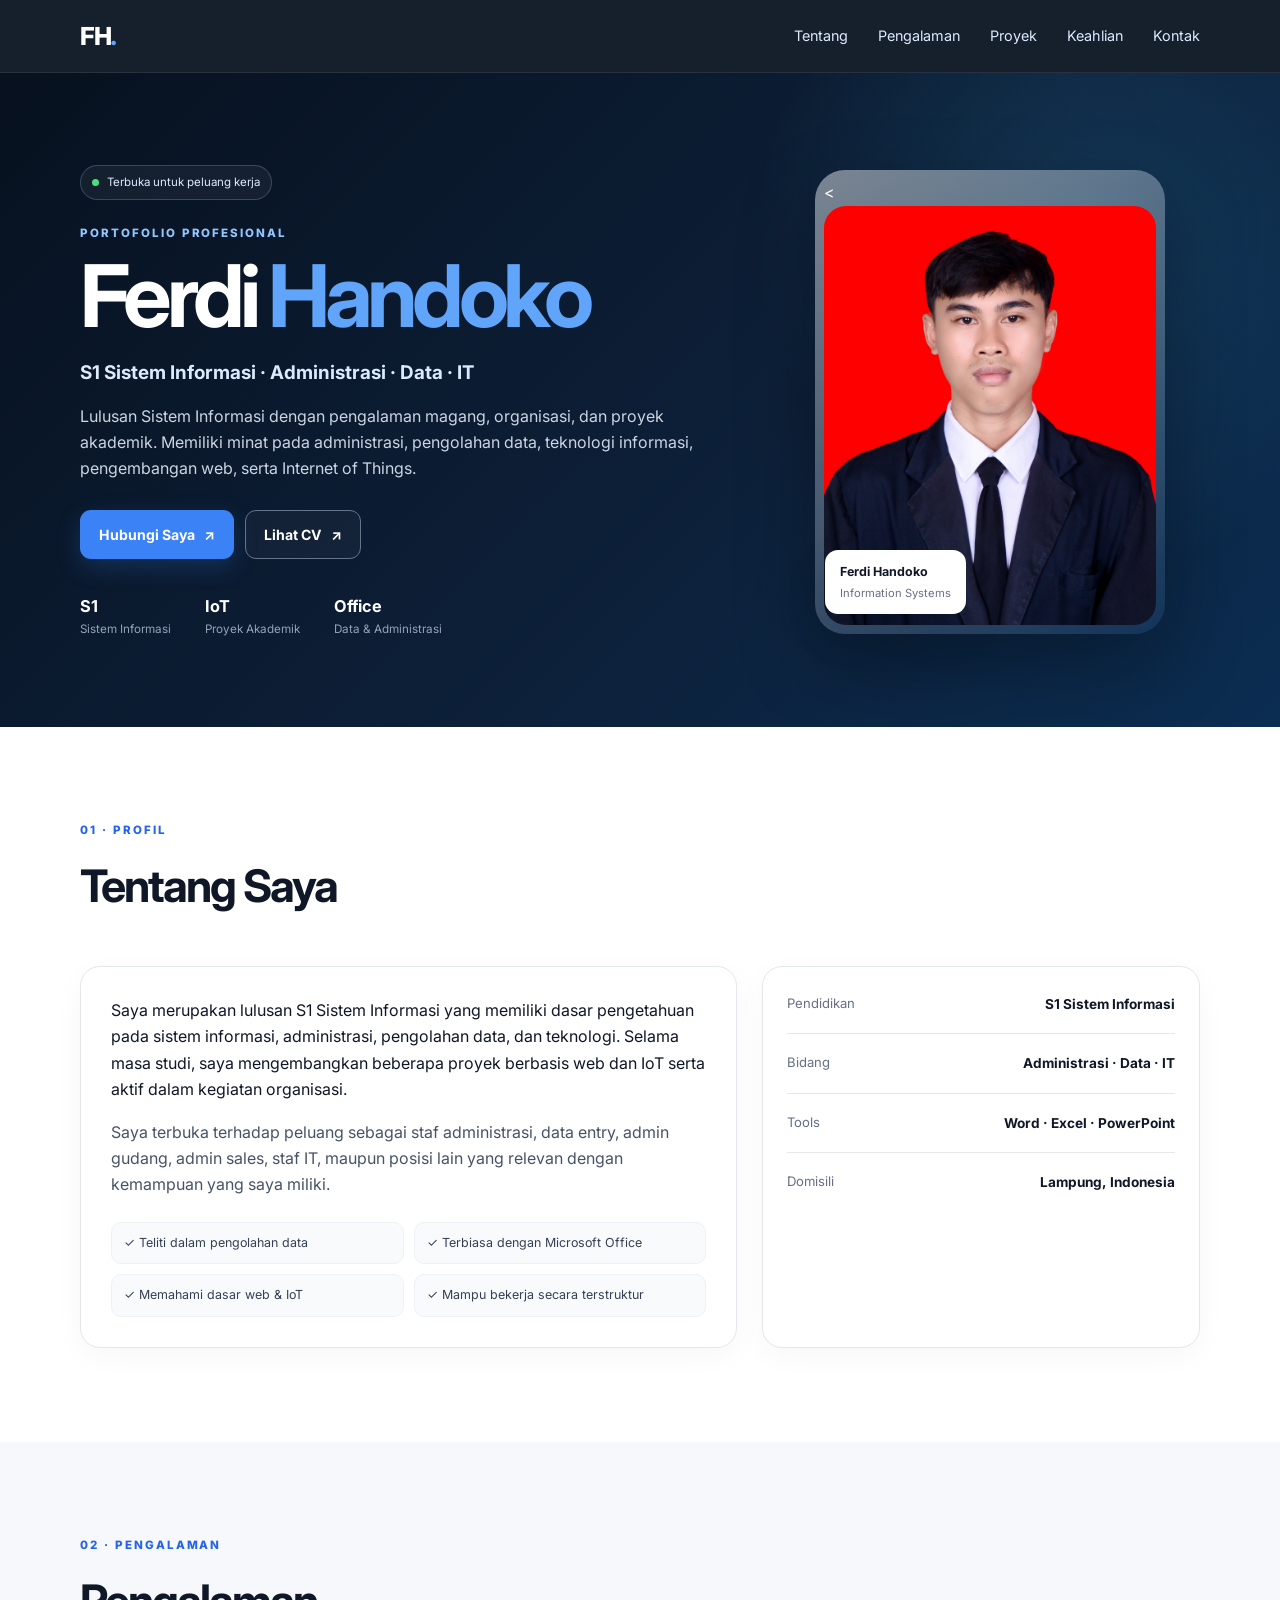
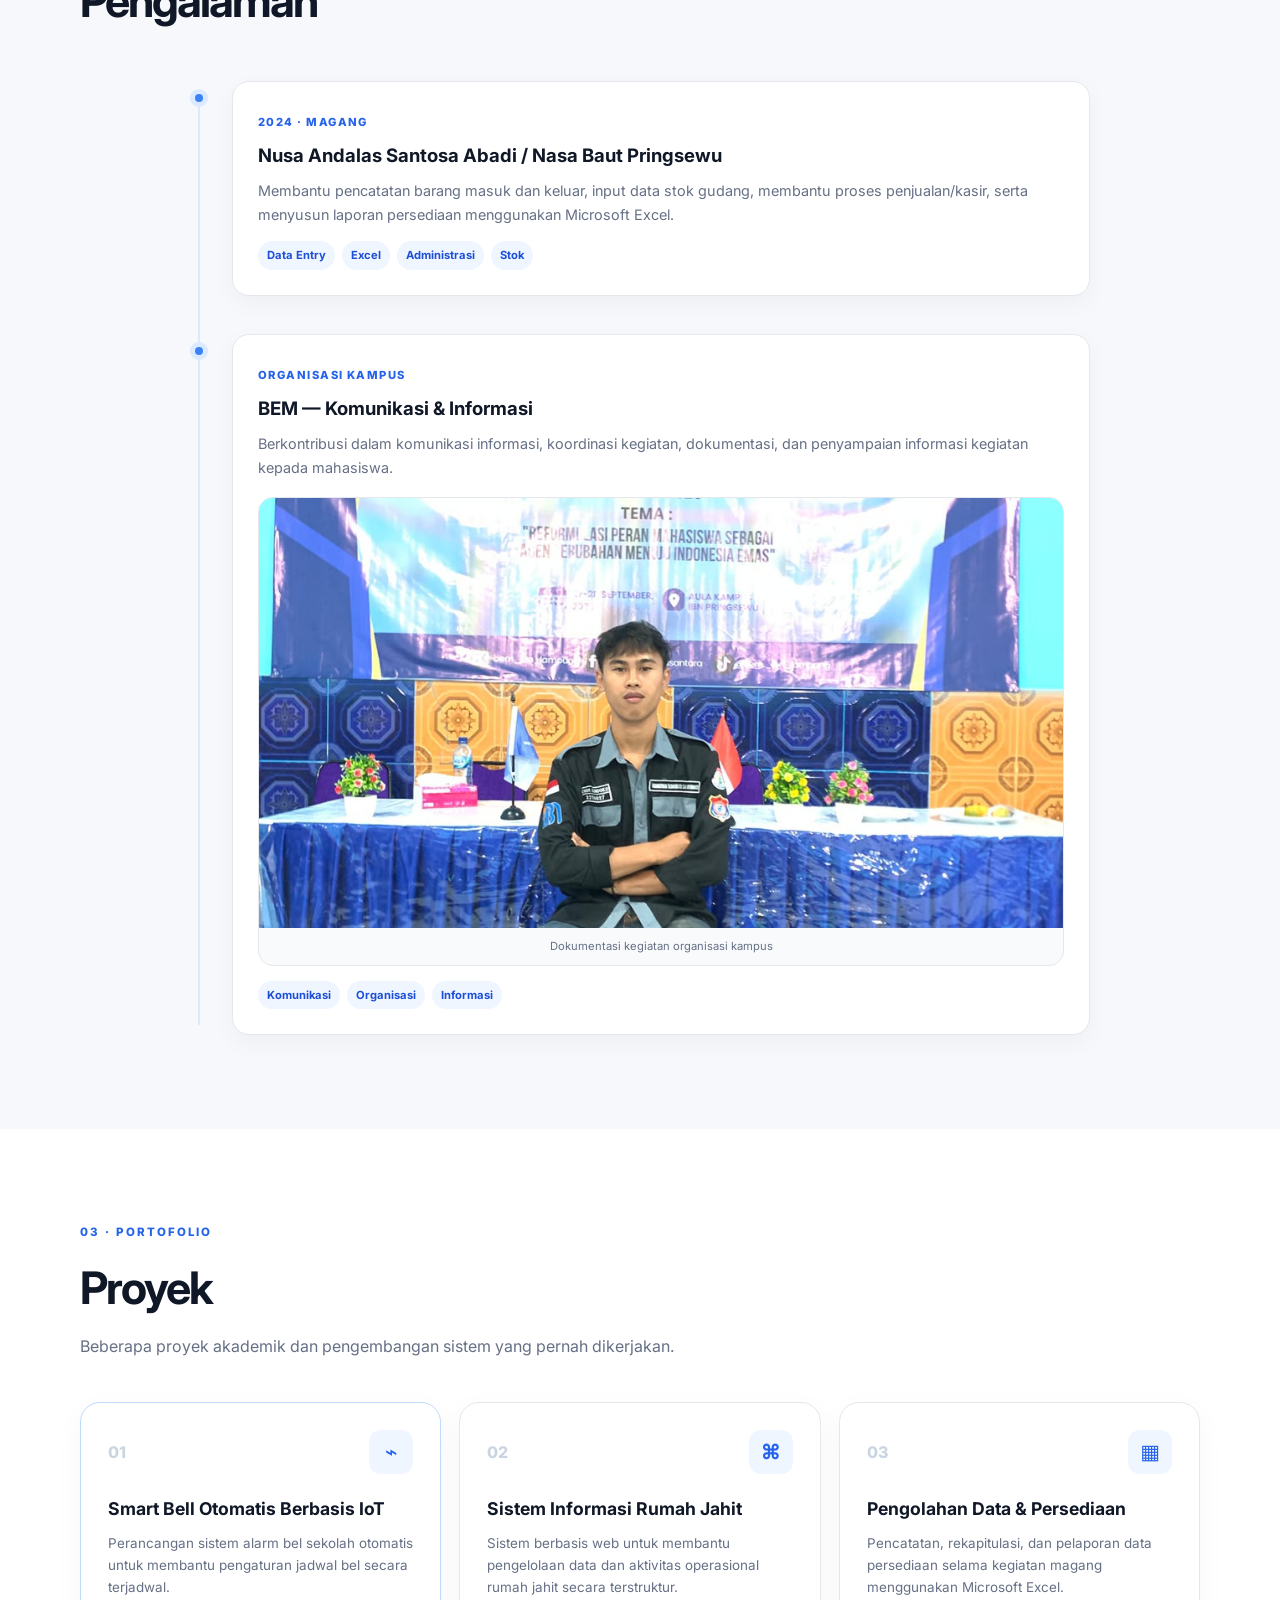
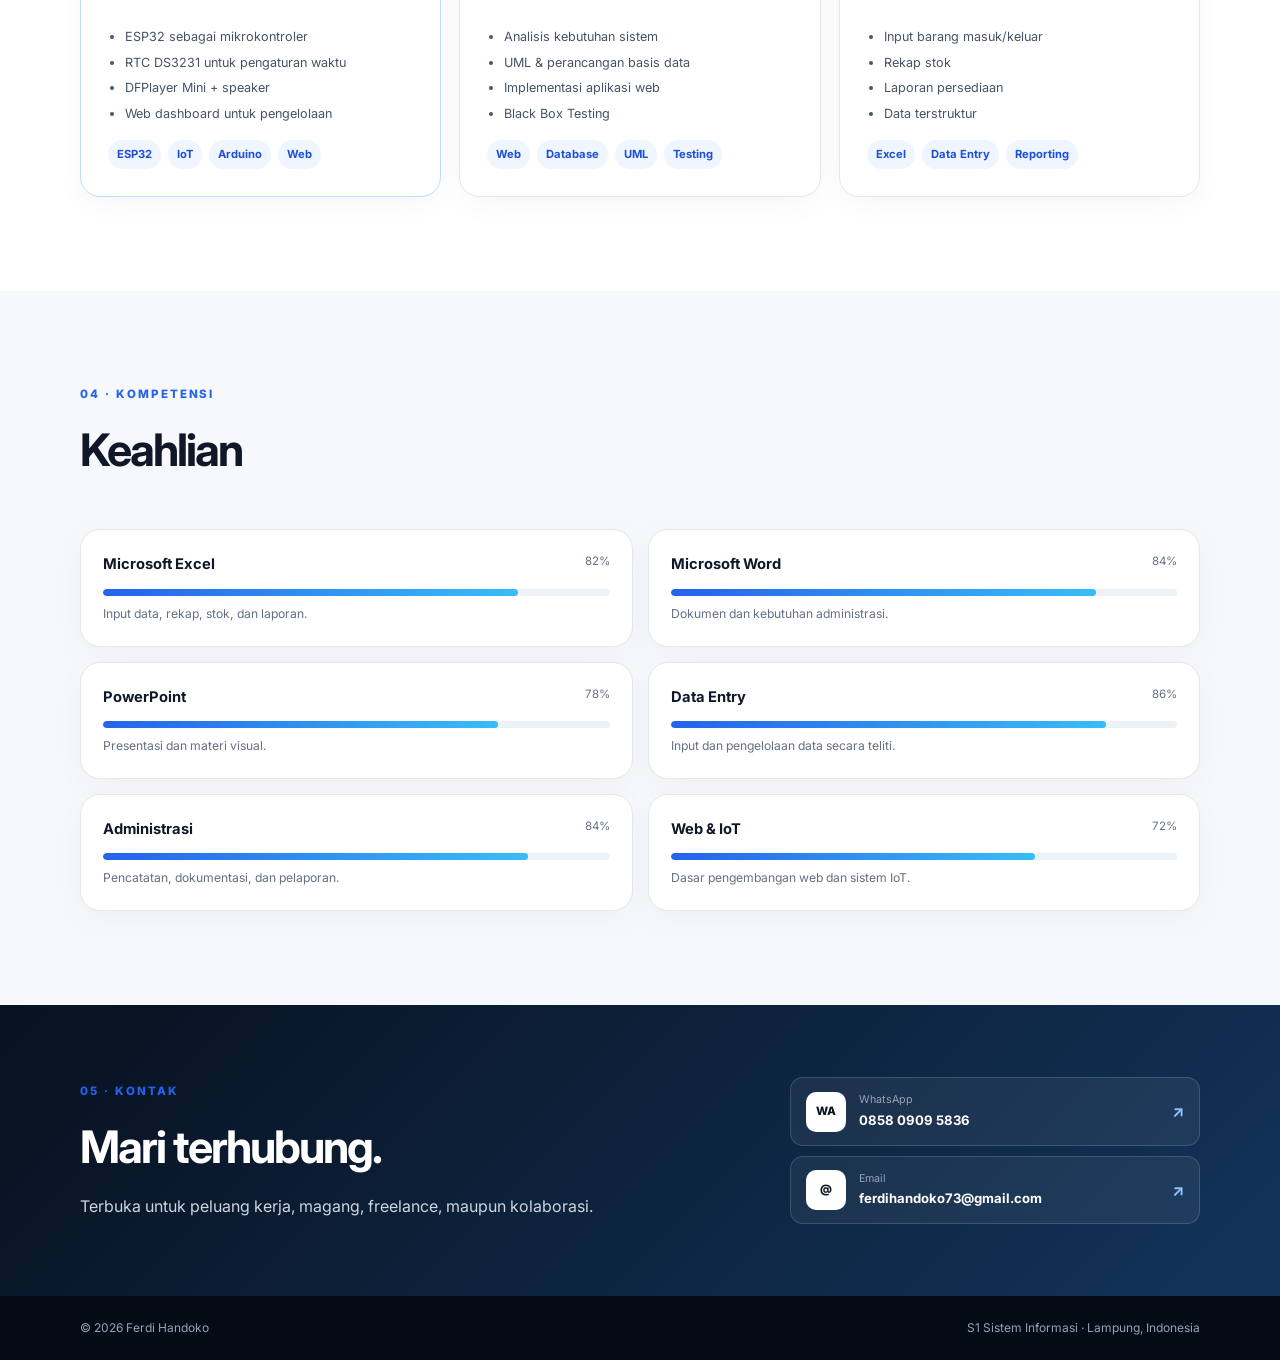
==== commit 5eedf3a2: "Update image tags in index.html for proper loading" ====
--- a/index.html
+++ b/index.html
@@ -52,7 +52,13 @@
 
         <div class="hero-photo-wrap">
           <div class="photo-card">
-            <img src="profile.jpg" alt="Foto profil Ferdi Handoko" loading="eager">
+            <<img
+  src="./profile.jpg"
+  alt="Foto profil Ferdi Handoko"
+  loading="eager"
+  width="350"
+  height="438"
+>
           </div>
           <div class="photo-badge">
             <strong>Ferdi Handoko</strong>
@@ -126,7 +132,11 @@
                 dan penyampaian informasi kegiatan kepada mahasiswa.
               </p>
               <div class="organization-photo">
-                <img src="organisasi.jpg" alt="Dokumentasi kegiatan organisasi kampus" loading="lazy">
+               <img
+  src="./organisasi.jpg"
+  alt="Dokumentasi kegiatan organisasi kampus"
+  loading="lazy"
+>
                 <span>Dokumentasi kegiatan organisasi kampus</span>
               </div>
               <div class="tags"><span>Komunikasi</span><span>Organisasi</span><span>Informasi</span></div>
